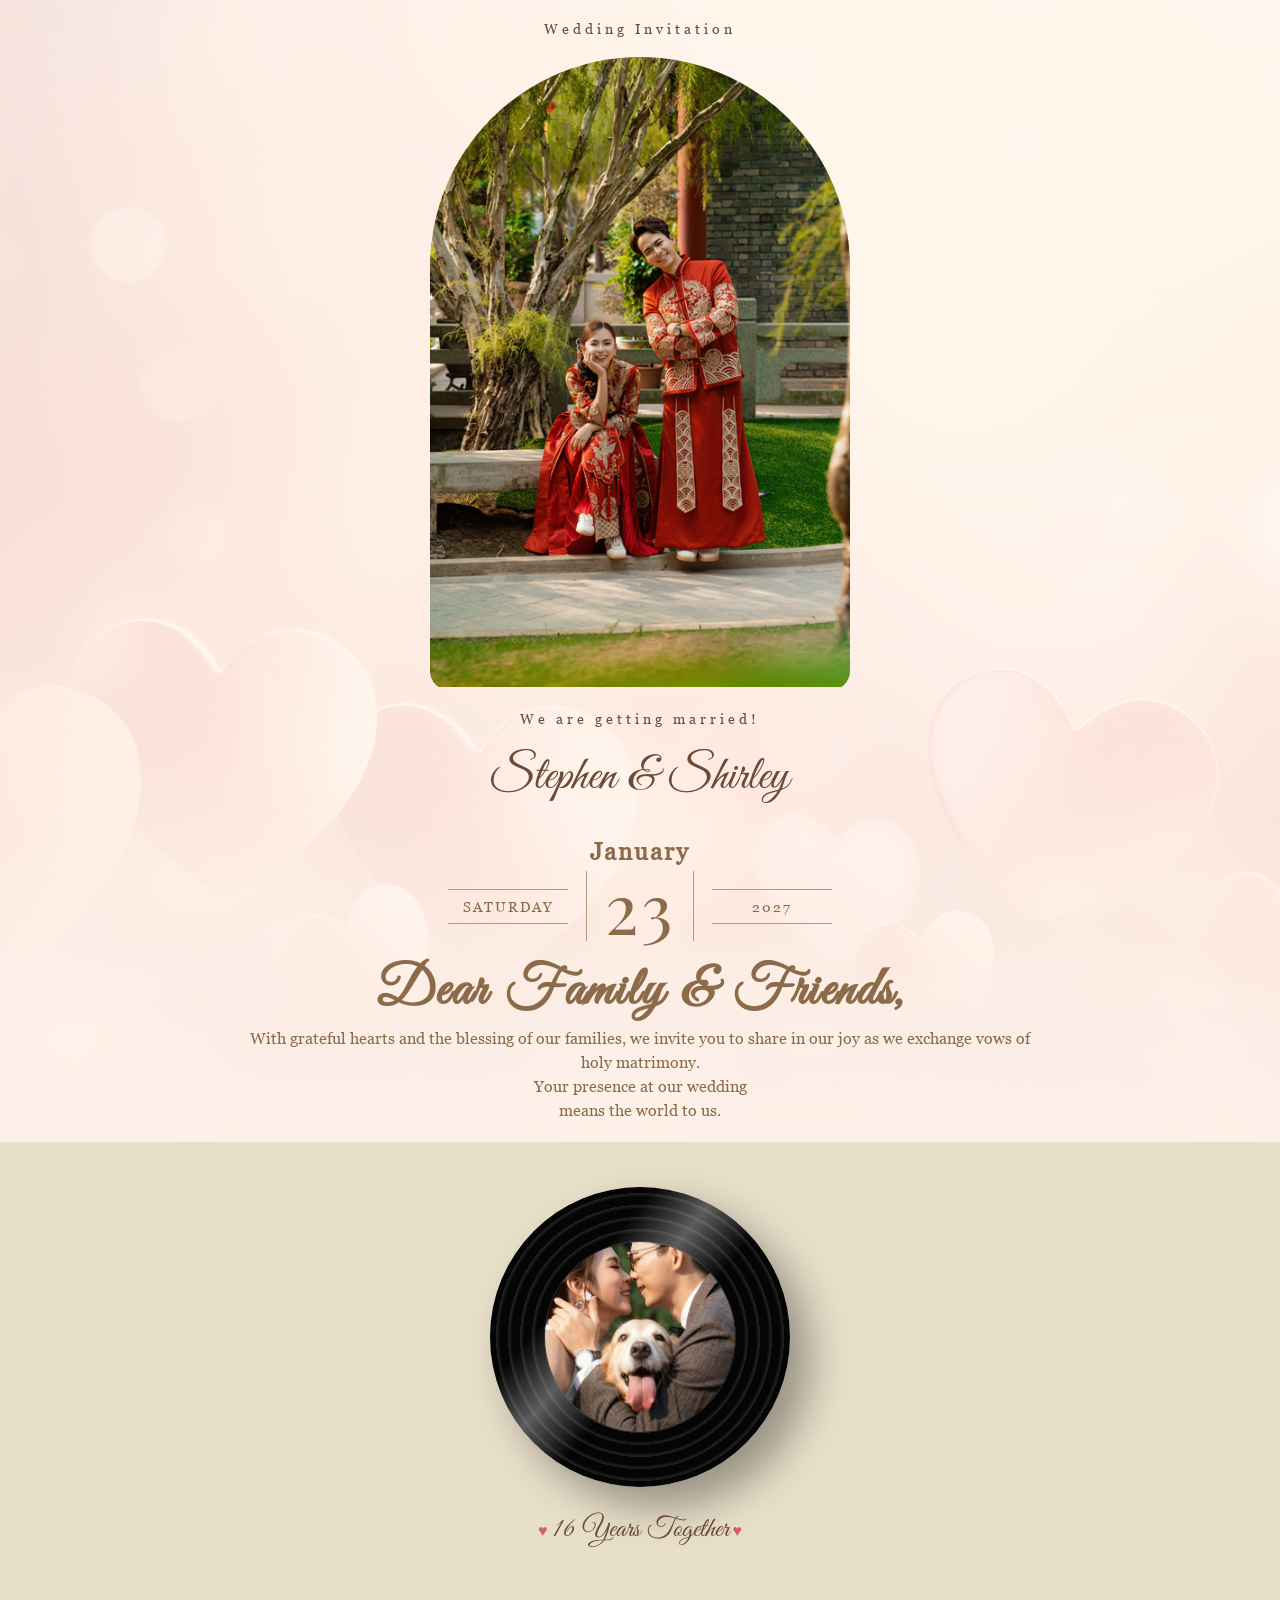
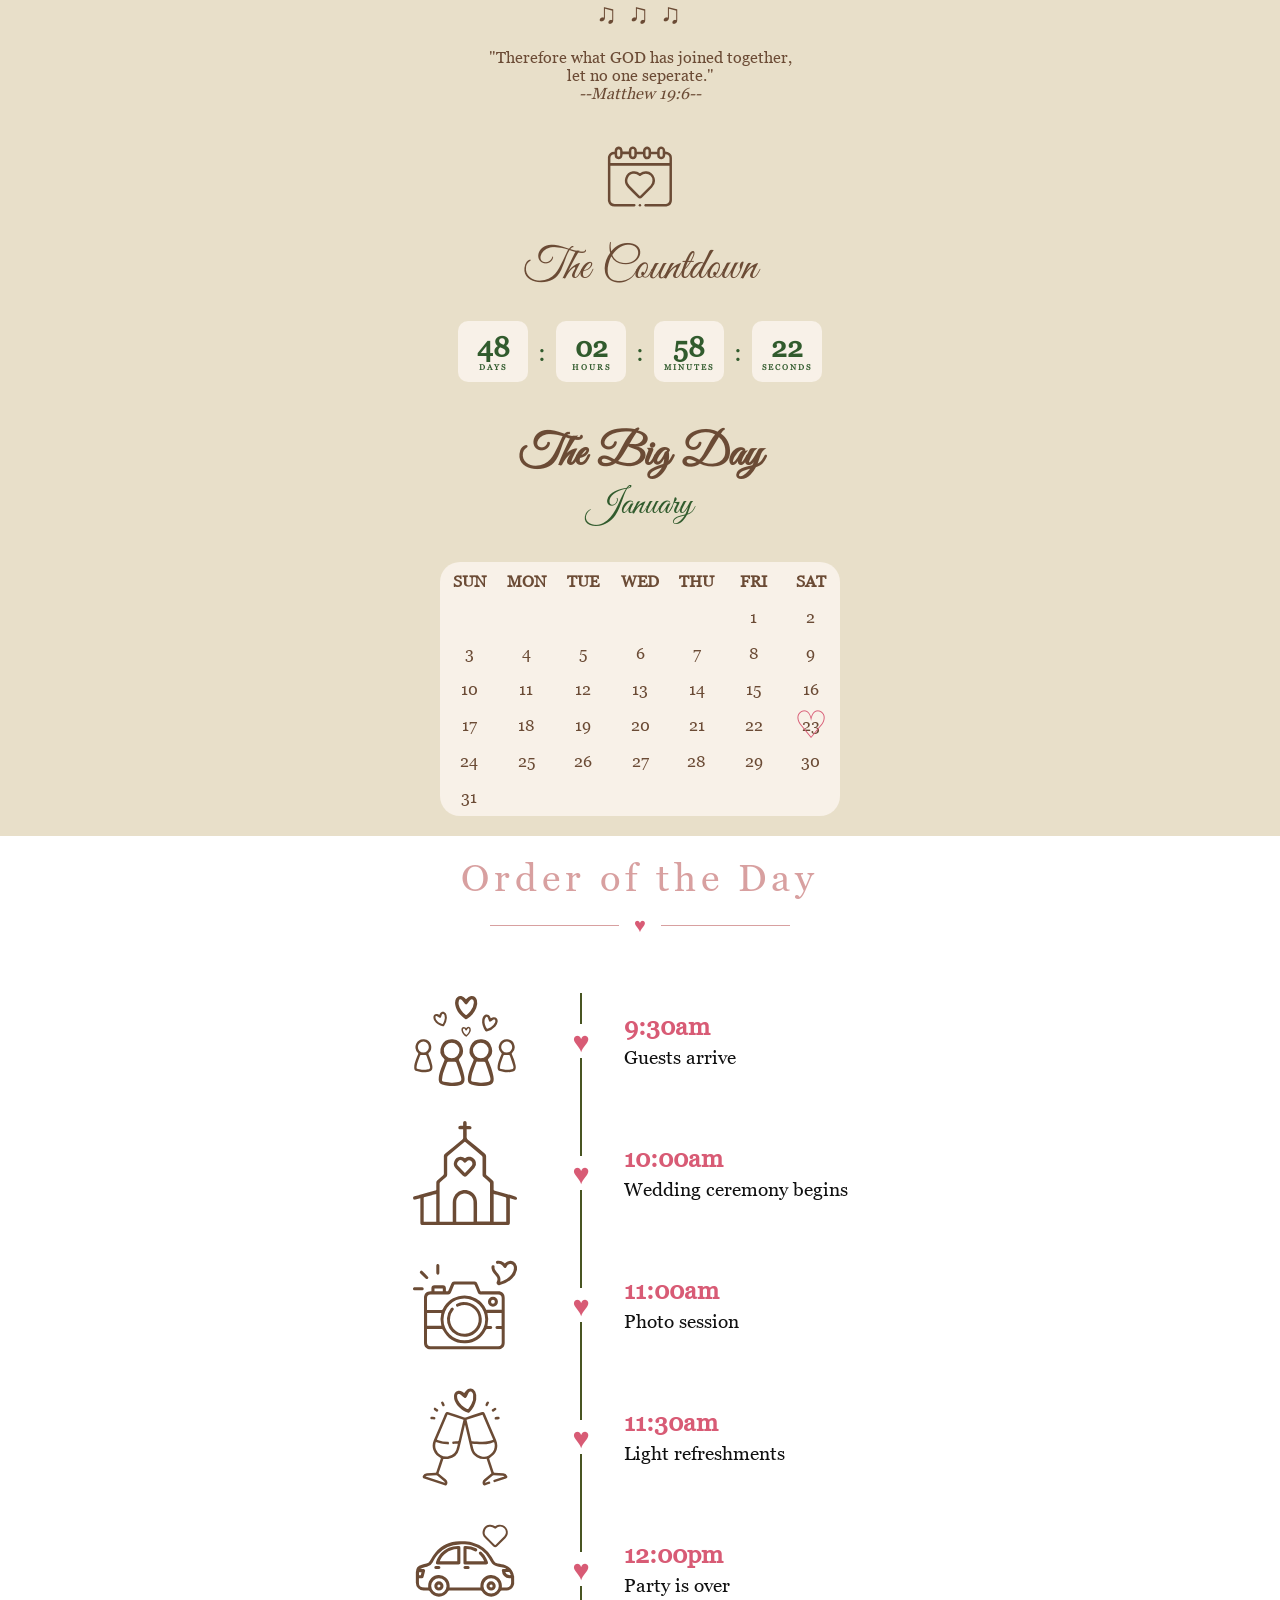
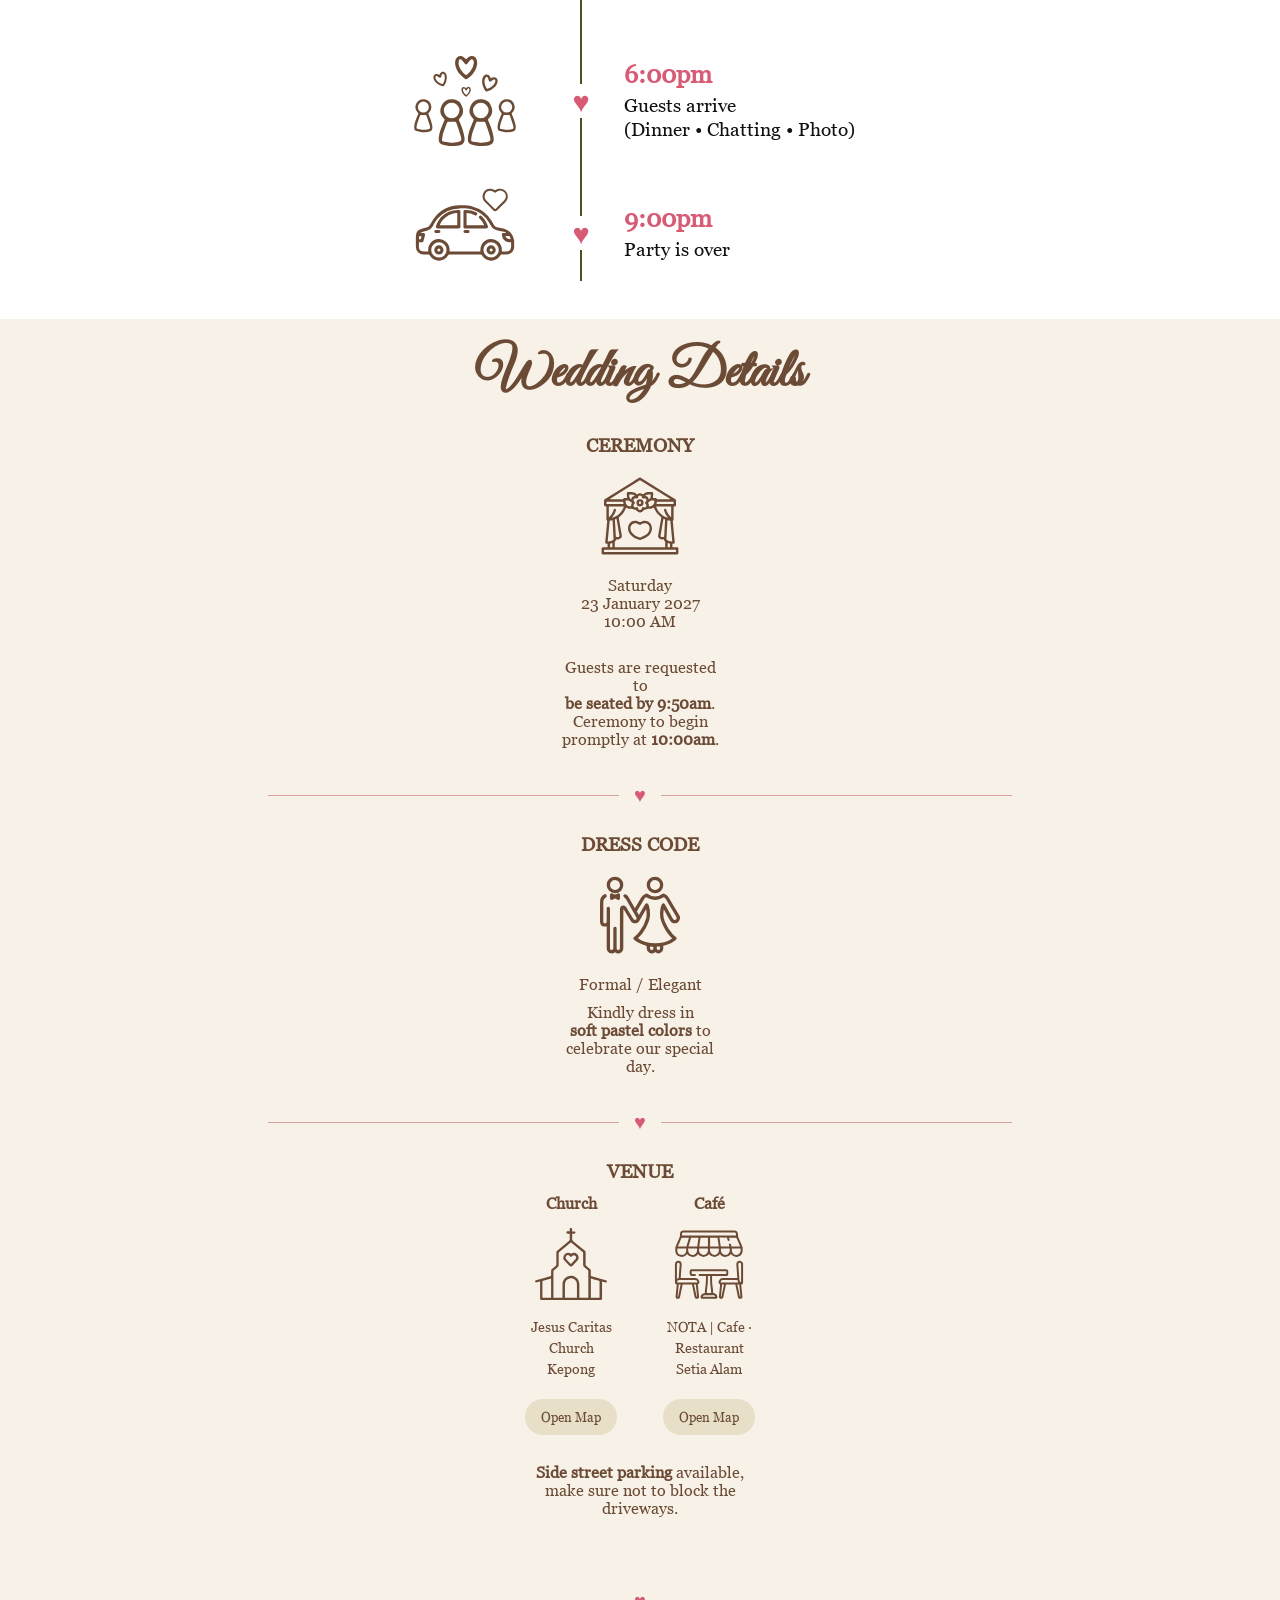
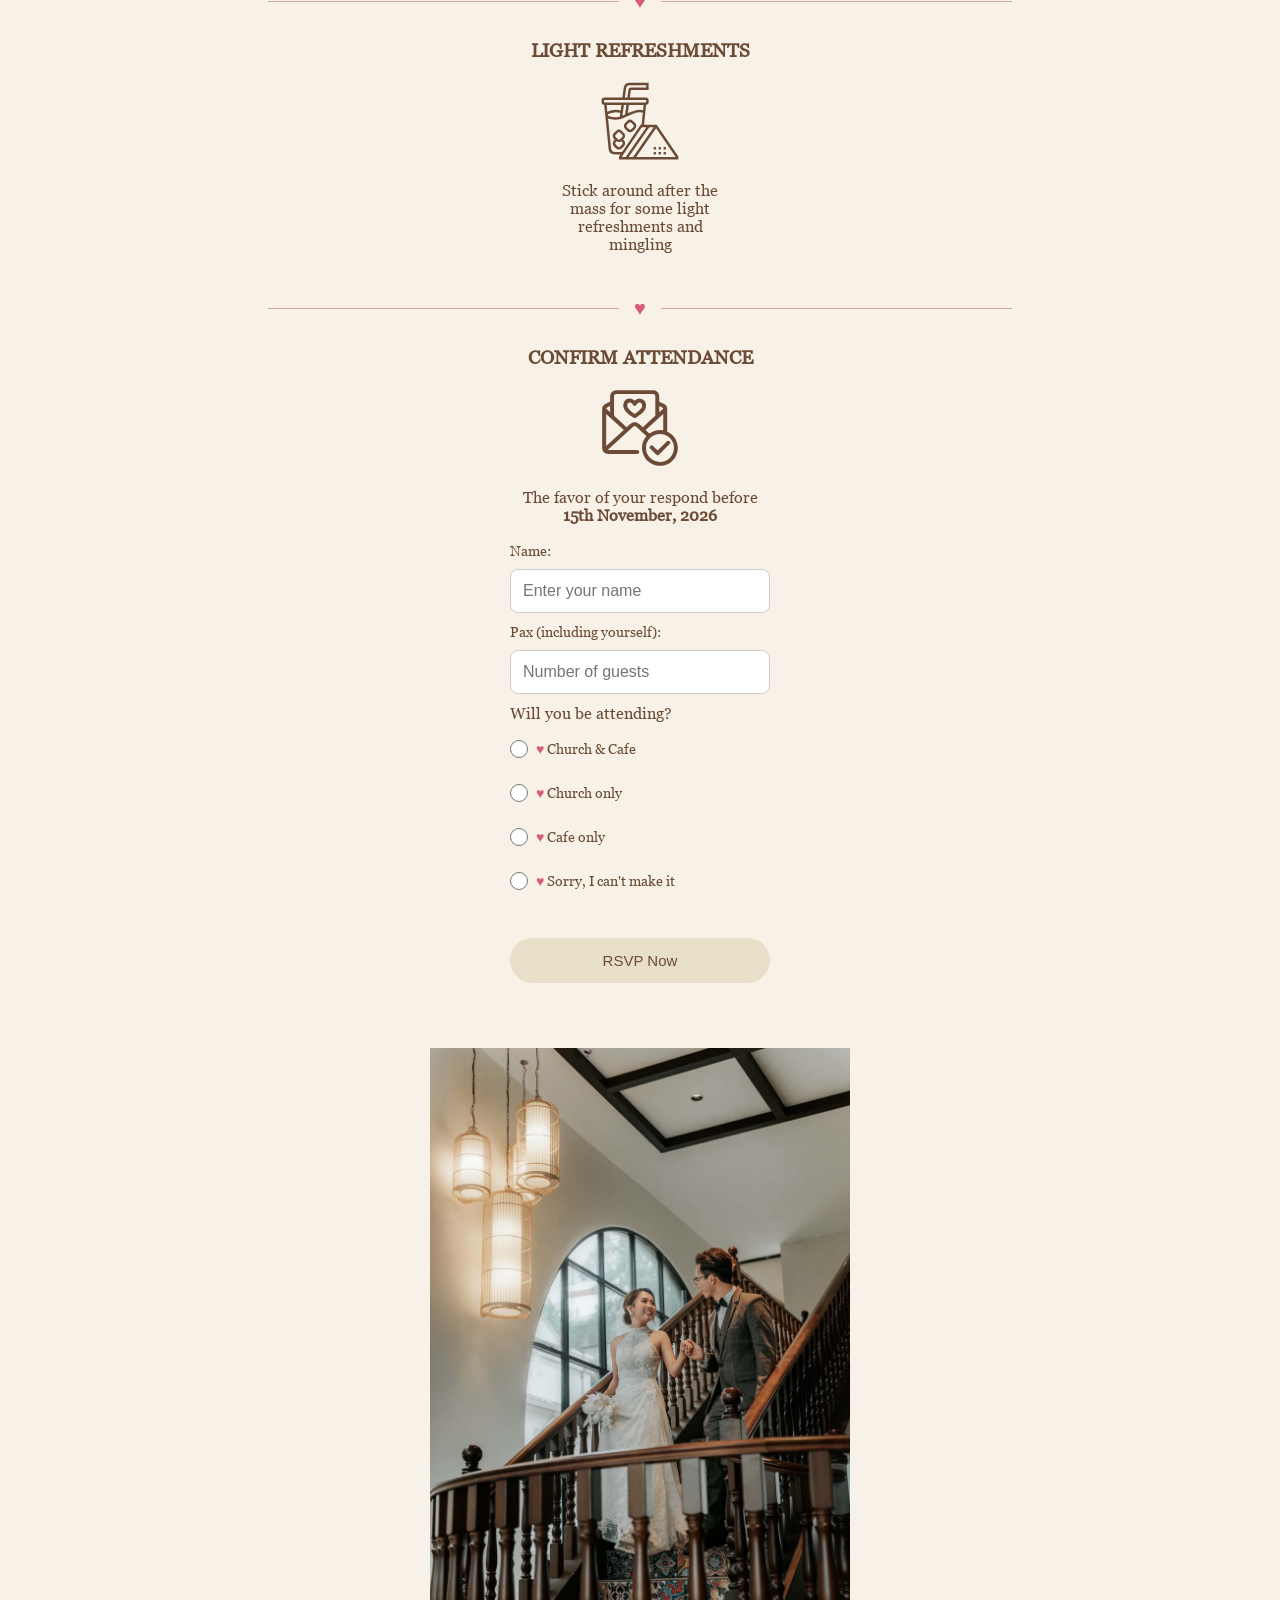
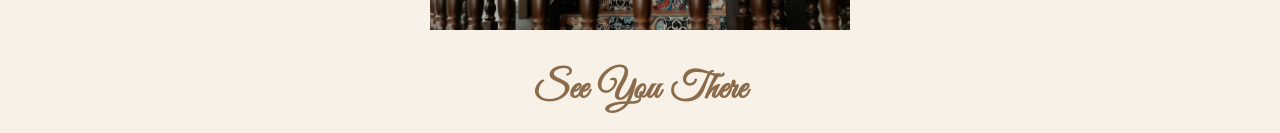
==== wedddinginvitation.html @ 5d125c37 "Add files via upload" ====
﻿<!DOCTYPE html>
<html lang="en">
<head>
    <meta charset="UTF-8">
    <meta name="viewport" content="width=device-width, initial-scale=1.0">

    <title>Wedding Invitation</title>

    <link rel="stylesheet" href="style2.css">

    <link href="https://fonts.googleapis.com/css2?family=Great+Vibes&family=Ma+Shan+Zheng&family=Playfair+Display:wght@400;600&display=swap" rel="stylesheet">

</head>

<body>


    <section class="hero">
        <p class="small">
            Wedding Invitation
        </p>

        <div class="hero-banner">
            <img src="assets/couple-main.jpg" alt="Wedding Couple">
            <div class="monogram">
            </div>
        </div>

        <div class="content reveal">

            <p class="small">
                We are getting married!
            </p>

            <h1>
                Stephen & Shirley
                <br />
            </h1>

            <div class="wedding-date">

                <div class="year">
                    January
                </div>

                <div class="date-row">

                    <div class="date-side">
                        <span>SATURDAY</span>
                    </div>


                    <div class="date-number">
                        23
                    </div>


                    <div class="date-side">
                        <span>2027</span>
                    </div>

                </div>


                <div class="lunar">
                    <br />
                   <h2>Dear Family & Friends,</h2>
                        
                    <span>
                        With grateful hearts and the blessing of our families, we invite you to share in our joy as we exchange vows of holy matrimony. <br />Your presence at our wedding <br />means the world to us.
                    </span>
                </div>

            </div>
</div>

    </section>

    <section class="vinyl-section reveal">

        <p class="vinyl-title">
           
        </p>

        <div class="vinyl" id="vinyl">

            <div class="vinyl-photo">
                <img src="assets/couple3.jpg">
            </div>

        </div>

        <p style="margin: 25px 0;">
            <span style="color: #d85b75;">♥ </span>
            <span style="font-family: 'Great Vibes Local', 'Great Vibes', cursive; font-size: 28px;">⁠16 Years Together</span>
            <span style="color: #d85b75;">♥ </span>
        </p>
        <p class="music-text">
            <span class="music-note">♫</span>
            <span class="music-note">♫</span>
            <span class="music-note">♫</span>
        </p>

        
        <br />
        <p>"Therefore what GOD has joined together,<br /> let no one seperate." </p>
        <p style="font-style:italic">--Matthew 19:6--</p>

        <audio id="music" autoplay loop>

            <source src="assets/music-new.mp3"
                    type="audio/mp3">
        </audio>


    </section>

    <section class="count reveal calendar-section">


        <div class="countdown-calendar-icon" aria-hidden="true">
            <div class="">
                <img style="width: 80%; margin: 0 auto;" src="assets/wedding-icon_calender.svg" alt="Bride and groom wedding icon" />
            </div>
        </div>

        <p class="small-title">
            The Countdown
        </p>


        <div class="big-countdown">


            <div class="countdown-container">
                <span id="days">00</span>
                <p>DAYS</p>
            </div>


            <div class="colon">:</div>


            <div class="countdown-container">
                <span id="hours">00</span>
                <p>HOURS</p>
            </div>


            <div class="colon">:</div>


            <div class="countdown-container">
                <span id="mins">00</span>
                <p>MINUTES</p>
            </div>


            <div class="colon">:</div>


            <div class="countdown-container">
                <span id="secs">00</span>
                <p>SECONDS</p>
            </div>


        </div>

        <h2 class="big-day">
            The Big Day
        </h2>


        <div class="month">
            January
        </div>




        <div class="calendar">


            <div>SUN</div>
            <div>MON</div>
            <div>TUE</div>
            <div>WED</div>
            <div>THU</div>
            <div>FRI</div>
            <div>SAT</div>


            <span></span>
            <span></span>
            <span></span>
            <span></span>
            <span></span>


            <span>1</span>
            <span>2</span>
            <span>3</span>
            <span>4</span>
            <span>5</span>

            <span>6</span>
            <span>7</span>
            <span>8</span>
            <span>9</span>
            <span>10</span>
            <span>11</span>
            <span>12</span>


            <span>13</span>
            <span>14</span>
            <span>15</span>
            <span>16</span>
            <span>17</span>
            <span>18</span>
            <span>19</span>


            <span>20</span>
            <span>21</span>
            <span>22</span>
            <span class="wedding-day hithere">23</span>
            <span>24</span>
            <span>25</span>
            <span>26</span>


            <span>27</span>
            <span>28</span>
            <span>29</span>
            <span>30</span>
            <span>31</span>


        </div>
    </section>

    <section class="timeline-section reveal">
        <h2 class="timeline-title">Order of the Day</h2>
        <div class="love-divider timeline-heading-divider"><span>♥</span></div>

        <div class="timeline">
            <div class="timeline-item">
                <div class="timeline-icon bounce">
                    <img src="assets/wedding-icon_guest.svg" alt="Bride and groom wedding icon" />
                </div>
                <div class="timeline-heart" aria-hidden="true">♥</div>
                <div class="info">
                    <h4>9:30am</h4>
                    <p>Guests arrive</p>
                </div>
            </div>

            <div class="timeline-item"> 
                <div class="timeline-icon bounce2">
                    <img src="assets/wedding-icon_chruch.svg" alt="Bride and groom wedding icon" />
                </div>
                <div class="timeline-heart" aria-hidden="true">♥</div>
                <div class="info">
                    <h4>10:00am</h4>
                    <p>Wedding ceremony begins</p>
                </div>
            </div>

            <div class="timeline-item">
                <div class="timeline-icon bounce">
                    <img src="assets/wedding-icon_photo.svg" alt="Bride and groom wedding icon" />
                </div>
                <div class="timeline-heart" aria-hidden="true">♥</div>
                <div class="info">
                    <h4>11:00am</h4>
                    <p>Photo session</p>
                </div>
            </div>

            <div class="timeline-item">
                <div class="timeline-icon bounce2">
                    <img src="assets/wedding-icon_light refreshment.svg" alt="Bride and groom wedding icon" />
                </div>
                <div class="timeline-heart" aria-hidden="true">♥</div>
                <div class="info">
                    <h4>11:30am</h4>
                    <p>Light refreshments</p>
                </div>
            </div>

            <div class="timeline-item">
                <div class="timeline-icon bounce">
                    <img src="assets/wedding-icon_party over.svg" alt="Bride and groom wedding icon" />
                </div>
                <div class="timeline-heart" aria-hidden="true">♥</div>
                <div class="info">
                    <h4>12:00pm</h4>
                    <p>Party is over</p>
                </div>
            </div>
            <div class="timeline-item">
                <div class="timeline-icon bounce2">
                    <img src="assets/wedding-icon_guest.svg" alt="Bride and groom wedding icon" />
                </div>
                <div class="timeline-heart" aria-hidden="true">♥</div>
                <div class="info">
                    <h4>6:00pm</h4>
                    <p>Guests arrive</p>
                    <p>(Dinner • Chatting • Photo)</p>
                </div>
            </div>
            <div class="timeline-item">
                <div class="timeline-icon bounce">
                    <img src="assets/wedding-icon_party over.svg" alt="Bride and groom wedding icon" />
                </div>
                <div class="timeline-heart" aria-hidden="true">♥</div>
                <div class="info">
                    <h4>9:00pm</h4>
                    <p>Party is over</p>
                </div>
            </div>
        </div>
    </section>

    
    <section class="details reveal">

        <h2>
            Wedding Details
        </h2>


        <div class="card love-icon">

            <h3>
                Ceremony
            </h3>
            <div class="icon">
                <img src="assets/wedding-icon_ceremony.svg" alt="Bride and groom wedding icon" />
            </div>

            <p>
                Saturday<br>
                23 January 2027<br>
                10:00 AM
            </p>
            <br />
            <p style="padding: 10px; border-radius: 10px; width: 70%; margin: 0 auto;">Guests are requested to <strong class="pulse-text-size">be seated by 9:50am</strong>. Ceremony to begin promptly at <strong>10:00am</strong>.</p>

        </div>

        <div class="love-divider">
            <span>♥</span>
        </div>

        <div class="card love-icon">
            <h3>
                Dress Code
            </h3>
            <div class="icon">
                <img src="assets/wedding-icon_dress code.svg" alt="Bride and groom wedding icon" />
            </div>
            <p>
                Formal / Elegant
            </p>

            <p style="padding: 10px; border-radius: 10px;width: 70%;margin: 0 auto;">
                Kindly dress in <strong class="pulse-text-size">soft pastel colors</strong>
                to celebrate our special day.
            </p>
        </div>
        <div class="love-divider">
            <span>♥</span>
        </div>


        <div class="card love-icon">

            <h3>Venue</h3>

            <div class="venue-columns">

                <!-- Church -->
                <div class="venue-item">
                    <h4>Church</h4>

                    <div class="icon">
                        <img src="assets/wedding-icon_chruch.svg"
                             alt="Church icon">
                    </div>

                    <p>
                        Jesus Caritas Church<br>
                        Kepong
                    </p>

                    <a href="https://maps.app.goo.gl/SShtHz4mryDE18GN8"
                       target="_blank"
                       rel="noopener noreferrer">
                        Open Map
                    </a>
                </div>

                <!-- Cafe -->
                <div class="venue-item">
                    <h4>Café</h4>

                    <div class="icon">
                        <img src="assets/wedding-icon_cafe.svg"
                             alt="Cafe icon">
                    </div>

                    <p>
                        NOTA | Cafe · Restaurant<br>
                        Setia Alam
                    </p>

                    <a href="https://maps.app.goo.gl/iGzDzQcfBq95xZEG7"
                       target="_blank"
                       rel="noopener noreferrer">
                        Open Map
                    </a>
                </div>

            </div>

            <p class="parking-note">
                <strong class="pulse-text-size">Side street parking</strong>
                available, make sure not to block the driveways.
            </p>

        </div>


        <div class="love-divider" style="margin-top: 25px;">
            <span>♥</span>
        </div>
        <div class="card love-icon">
            <h3>
                Light Refreshments
            </h3>
            <div class="icon">
                <img src="assets/wedding-icon_light refreshment2.svg" alt="Bride and groom wedding icon" />
            </div>

            <p style=" width: 70%; margin: 0 auto;">
                Stick around after the mass for some light refreshments and mingling
            </p>
            <br />
        </div>

        <div class="love-divider">
            <span>♥</span>
        </div>

        <div class="card love-icon">
            <h3>
                Confirm Attendance
            </h3>

            <div class="icon hithere">
                <img src="assets/wedding-icon_RSVP.svg" alt="Bride and groom wedding icon" />
            </div>
            <p>
                The favor of your respond before<br /> <strong class="pulse-text-size">15th November, 2026</strong>
            </p>
            <br />

            <div class="rsvp-form">

                <label for="guestName">Name:</label>
                <input type="text"
                       id="guestName"
                       placeholder="Enter your name">

                <label for="guestPax">Pax (including yourself):</label>
                <input type="number"
                       id="guestPax"
                       placeholder="Number of guests"

                <label>Will you be attending?</label>

                <label class="rsvp-option">
                    <input type="radio" name="attendance" value="both" required>
                    <span><span style="color:#d85b75">♥</span> Church &amp; Cafe</span>
                </label>

                <label class="rsvp-option">
                    <input type="radio" name="attendance" value="church">
                    <span><span style="color:#d85b75">♥</span> Church only</span>
                </label>

                <label class="rsvp-option">
                    <input type="radio" name="attendance" value="cafe">
                    <span><span style="color:#d85b75">♥</span> Cafe only</span>
                </label>

                <label class="rsvp-option">
                    <input type="radio" name="attendance" value="none">
                    <span><span style="color:#d85b75">♥</span> Sorry, I can't make it</span>
                </label>

                <button type="button" class="whatsapp" onclick="sendRSVP()">
                    RSVP Now
                </button>

            </div>

        </div>


    </section>



    <section class="couple reveal couple-intro">

        <div class="couple-photo2">
            <img src="assets/couple-main2.jpg">
        </div>
               <br />
        <br />
        <h2 style="font-size: 38px;">
            See You There
        </h2>

    </section>


    <script src="script2.js"></script>


    

</body>
</html>
---- style2.css ----
/* Local fonts bundled with this website */
@font-face {
    font-family: "Great Vibes Local";
    src: url("./font/GreatVibes-Regular.otf") format("opentype");
    font-weight: 400;
    font-style: normal;
    font-display: swap;
}

@font-face {
    font-family: "Georgia Local";
    src: url("./font/georgia.ttf") format("truetype");
    font-weight: 400;
    font-style: normal;
    font-display: swap;
}

* {
    margin: 0;
    padding: 0;
    box-sizing: border-box;
}


body {
    font-family: 'Georgia Local';
    background: #f8f1e8;
    color: #6b4b35;
    overflow-x: hidden;
}


section {
    /*min-height: 100vh;*/
    display: flex;
    justify-content: center;
    align-items: center;
    text-align: center;
    padding: 20px;
    flex-direction: column;
}


/* HERO */


.hero {
    background: linear-gradient( rgba(255,245,235,.8), rgba(255,245,235,.9) ), url("assets/bg.jpg");
    background-size: cover;
    background-position: center;
    position: relative;
}


.small {
    letter-spacing: 4px;
    font-size: 14px;
}


h1 {
    font-family: 'Great Vibes Local', 'Great Vibes', cursive;
    font-size: 48px;
    font-weight: 400;
    margin: 20px 0;
}



h2 {
    font-family: 'Great Vibes Local', 'Great Vibes', cursive;
    font-size: 55px;
}



/* Luxury Date Style */


.wedding-date {
    margin-top: 30px;
    color: #8b6b4a;
    letter-spacing: 2px;
}



.year {
    font-size: 24px;
    margin-bottom: 5px;
    font-weight: 800;
}



.date-row {
    display: flex;
    align-items: center;
    justify-content: center;
    gap: 18px;
}



.date-number {
    font-family: 'Playfair Display',serif;
    font-size: 70px;
    line-height: 1;
    padding: 0 18px;
    border-left: 1px solid #b69b78;
    border-right: 1px solid #b69b78;
}



.date-side {
    width: 120px;
    border-top: 1px solid #b69b78;
    border-bottom: 1px solid #b69b78;
    padding: 8px 0;
    text-transform: uppercase;
}



    .date-side span {
        display: block;
        font-size: 14px;
    }



    .date-side small {
        font-size: 12px;
        letter-spacing: 3px;
    }



.lunar {
    font-size: 13px;
    width: 90%;
    margin: 0 auto;
}

    .lunar > span {
        font-size: 16px;
        letter-spacing: 0;
        line-height: 1.5;
    }





@media(max-width:600px) {


    .date-number {
        font-size: 55px;
    }


    .date-side {
        width: 90px;
    }


        .date-side span {
            font-size: 14px;
        }
}


button,
.whatsapp,
.card a {
    margin-top: 30px;
    padding: 14px 35px;
    border-radius: 40px;
    border: none;
    background: #e8dfc9;
    color: #6b4b35;
    text-decoration: none;
    font-size: 15px;
}




/* IMAGE */


.couple img {
    height: 100%;
    object-fit: cover;
}





/* COUNTDOWN */


.timer {
    display: flex;
    gap: 20px;
}


    .timer div {
        background: white;
        padding: 20px;
        width: 100px;
        border-radius: 20px;
        box-shadow: 0 10px 30px rgba(0,0,0,.08);
    }


    .timer span {
        display: block;
        font-size: 35px;
    }





/* CARD */


.card {
    padding: 10px;
    margin: 15px;
    width: 280px;
    border-radius: 25px;
}

    .card h3 {
        text-transform: uppercase;
    }

.love-divider {
    display: flex;
    align-items: center;
    gap: 15px;
    width: 60%;
}

    .love-divider::before,
    .love-divider::after {
        content: "";
        flex: 1;
        height: 1px;
        background: #d8a0a0;
    }

    .love-divider span {
        color: #d85b75;
        font-size: 20px;
    }


/* ANIMATION */


.reveal {
    opacity: 0;
    transform: translateY(60px);
    transition: 1.2s;
}


    .reveal.active {
        opacity: 1;
        transform: translateY(0);
    }



/* CALENDAR COUNTDOWN */


.calendar-section {
    background: #e8dfc9;
}


.small-title {
    font-family: 'Great Vibes Local', 'Great Vibes', cursive;
    font-size: 45px;
    color: #6b4b35;
}


.big-countdown {
    display: flex;
    align-items: center;
    gap: 10px;
    margin: 25px 0;
    color: #315b2d;
}



    .big-countdown span {
        font-size: 28px;
        font-weight: 600;
    }



    .big-countdown p {
        font-size: 8px;
        letter-spacing: 2px;
        font-weight: bold;
    }


.countdown-container {
    background: #f8f1e8;
    padding: 10px;
    border-radius: 10px;
    width: 70px;
}


.colon {
    font-size: 25px;
}



.big-day {
    font-size: 45px;
    color: #6b4b35;
    margin: 20px 0 0;
}



.month {
    font-family: 'Great Vibes Local', 'Great Vibes', cursive;
    font-size: 35px;
    color: #315b2d;
    margin-bottom: 35px;
}




.calendar {
    width: 400px;
    height: auto;
    display: grid;
    grid-template-columns: repeat(7,1fr);
    gap: 18px;
    font-size: 16px;
    background: #f8f1e8;
    padding: 10px;
    border-radius: 20px;
}



    .calendar div {
        font-weight: bold;
    }



    .calendar span {
        position: relative;
    }



.wedding-day::before {
    content: "♡";
    position: absolute;
    font-size: 38px;
    color: #d85b75;
    top: 50%;
    left: 50%;
    transform: translate(-50%,-50%);
}



@media(max-width:600px) {


    .big-countdown span {
        font-size: 28px;
    }


    .calendar {
        width: 100%;
        gap: 14px;
        background: #f8f1e8;
        padding: 10px;
        border-radius: 20px;
    }
}




/* HERO PHOTO BANNER */


.hero-banner {
    width: 100%;
    max-width: 420px;
    margin: 20px auto;
    position: relative;
    border-radius: 220px 220px 20px 20px;
    overflow: hidden;
    animation: bannerIn 1.8s ease;
}



    .hero-banner img {
        width: 100%;
        height: 100%;
        object-fit: cover;
        object-position: center;
    }



/* Initial Logo */


.monogram {
    position: absolute;
    top: 35px;
    left: 50%;
    transform: translateX(-50%);
    font-family: 'Great Vibes Local', 'Great Vibes', cursive;
    font-size: 38px;
    color: white;
    opacity: .85;
    text-shadow: 0 5px 20px rgba(0,0,0,.25);
}




@keyframes bannerIn {


    from {
        opacity: 0;
        transform: translateY(60px) scale(.95);
    }


    to {
        opacity: 1;
        transform: translateY(0) scale(1);
    }
}


/* INTRO SECTION */

.couple-intro {
    color: #8b6b4a;
    /*padding: 90px 20px;*/
}


/* Signature name */


.signature {
    font-family: 'Great Vibes', cursive;
    font-size: 72px;
    color: #b5a06f;
    font-weight: 400;
    margin-bottom: 10px;
}



.chinese-name {
    font-size: 22px;
    letter-spacing: 8px;
    font-weight: 600;
    margin-bottom: 45px;
    font-family: 'Ma Shan Zheng';
}



/* ring image */

.ring-icon {
    width: 100px;
}


    .ring-icon img {
        width: 55px;
        opacity: .7;
    }




/* Text */

.invite-text {
    max-width: 450px;
    margin: 40px auto;
    font-size: 14px;
    line-height: 2;
}


    .invite-text .eng {
        font-family: 'Playfair Display';
        font-style: italic;
    }


.cn {
    letter-spacing: 3px;
}



.line {
    width: 80px;
    height: 1px;
    background: #b5a06f;
    margin: 25px auto;
}



/* bottom photo */

.couple-photo {
    margin-top: 50px;
    width: 260px;
    height: 360px;
    border-radius: 150px 150px 20px 20px;
    overflow: hidden;
    box-shadow: 0 20px 40px rgba(0,0,0,.15);
}

.couple-photo2 {
}



    .couple-photo img,
    .couple-photo2 img {
        width: 100%;
        height: 100%;
        object-fit: cover;
    }





@media(max-width:600px) {


    .signature {
        font-size: 55px;
    }


    .chinese-name {
        font-size: 28px;
        letter-spacing: 5px;
        font-weight: 200;
    }


    .couple-photo {
        width: 220px;
        height: 320px;
    }
}




/* VINYL PLAYER */


.vinyl-section {
    background: #e8dfc9;
}



.vinyl {
    width: 300px;
    height: 300px;
    border-radius: 50%;
    position: relative;
    display: flex;
    justify-content: center;
    align-items: center;
    background: repeating-radial-gradient( circle, #050505 0px, #050505 8px, #181818 10px, #222 12px );
    overflow: hidden;
    box-shadow: 20px 20px 40px rgba(0,0,0,.35);
    animation: spin 8s linear infinite;
}

    /* shine */

    .vinyl::before {
        content: "";
        position: absolute;
        width: 100%;
        height: 100%;
        border-radius: 50%;
        background: linear-gradient( 130deg, transparent 30%, rgba(255,255,255,.35), transparent 55% );
        z-index: 2;
    }


/* Your photo */

.vinyl-photo {
    width: 190px;
    height: 190px;
    border-radius: 50%;
    overflow: hidden;
    position: absolute;
    z-index: 5;
}

    .vinyl-photo img {
        width: 100%;
        height: 100%;
        object-fit: cover;
    }



/* small center hole 

    .vinyl-photo::after {
        content: "";
        width: 15px;
        height: 15px;
        background: black;
        position: absolute;
        top: 50%;
        left: 50%;
        transform: translate(-50%,-50%);
        border-radius: 50%;
    }
        */

/* spinning */


@keyframes spin {


    from {
        transform: rotate(0deg);
    }


    to {
        transform: rotate(360deg);
    }
}



.music-text {
    margin-top: 25px;
    letter-spacing: 3px;
    font-size: 14px;
}


.music-text {
    display: flex;
    justify-content: center;
    align-items: center;
    gap: 8px;
    font-size: 28px;
}

.music-note {
    display: inline-block;
    animation: musicBounce 0.8s ease-in-out infinite alternate;
}

    .music-note:nth-child(1) {
        animation-delay: 0s;
    }

    .music-note:nth-child(2) {
        animation-delay: 0.2s;
    }

    .music-note:nth-child(3) {
        animation-delay: 0.4s;
    }

@keyframes musicBounce {
    from {
        transform: translateY(6px);
    }

    to {
        transform: translateY(-6px);
    }
}


.vinyl-title {
    margin-bottom: 25px;
    letter-spacing: 3px;
    font-size: 14px;
}




@media(max-width:600px) {

    .vinyl {
        width: 230px;
        height: 230px;
    }


    .vinyl-photo img {
        width: 210px;
        height: 210px;
    }
}




/* MOBILE */


@media(max-width:600px) {


    h1 {
        font-size: 48px;
    }


    h2 {
        font-size: 35px;
        font-weight: 200;
    }


    .timer {
        flex-direction: row;
        gap: 8px;
    }

        .timer div {
            width: 75px;
            padding: 15px 5px;
        }


        .timer span {
            font-size: 28px;
        }
}



/* TIMELINE */


/* Order of the Day */
.timeline-section {
    background: #ffffff;
    /* padding: 70px 24px;*/
    color: #111111;
}

.timeline-title {
    font-family: 'Great Vibes Local', 'Great Vibes', cursive;
    font-family: inherit;
    font-size: 38px;
    letter-spacing: 5px;
    text-align: center;
    color: #d8a0a0;
    margin: 0 0 14px;
    font-weight: 500;
    padding-bottom: 0;
}

.timeline-heading-divider {
    max-width: 300px;
    margin: 0 auto 38px;
}

.timeline {
    position: relative;
    width: min(100%, 500px);
    margin: 0 auto;
    padding: 0;
}

    .timeline::before {
        content: "";
        position: absolute;
        top: 18px;
        bottom: 18px;
        left: 190px;
        width: 1.5px;
        background: #485522;
    }

.timeline-item {
    display: grid;
    grid-template-columns: 150px 80px minmax(0, 1fr);
    align-items: center;
    position: relative;
    min-height: 132px;
    margin: 0;
    column-gap: 0;
}

.timeline-icon {
    width: 132px;
    height: 104px;
    display: flex;
    align-items: center;
    justify-content: center;
    color: #485522;
    justify-self: center;
}

    .timeline-icon svg {
        width: 100%;
        height: 100%;
        overflow: visible;
    }

.timeline-heart {
    z-index: 1;
    display: flex;
    align-items: center;
    justify-content: center;
    justify-self: center;
    width: 34px;
    height: 34px;
    background: #ffffff;
    color: #d85b75;
    font-size: 29px;
    line-height: 1;
    margin-left: 2px;
}

.timeline .info {
    width: auto;
    min-width: 0;
    padding: 8px 0 8px 4px;
    font-size: 18px;
    text-align: left;
}

    .timeline .info h4 {
        color: #d85b75;
        font-size: 25px;
        letter-spacing: 0;
        font-weight: 700;
        line-height: 1.15;
        margin: 0 0 4px;
    }

    .timeline .info p {
        color: #111111;
        font-size: 19px;
        line-height: 1.3;
        margin: 0;
    }

/* love icon */


.love-icon {
    max-width: 400px;
}



    .love-icon h2 {
        font-size: 50px;
    }


.icon {
    display: flex;
    justify-content: center;
    align-items: center;
    width: 100%;
    margin: 20px auto;
    text-align: center;
}

    .icon img {
        display: block;
        width: 80px;
        height: auto;
        max-width: 100%;
        margin: 0 auto;
    }





@media(max-width:600px) {


    .timeline {
        width: 100%;
    }

        .timeline::before {
            left: 47%;
        }


    .icon {
        width: 55px;
        height: 55px;
        font-size: 25px;
    }
}



@media (max-width: 600px) {
    .timeline-section {
        padding: 48px 16px;
    }

    .timeline-title {
        font-size: 45px;
        letter-spacing: 3px;
        font-family: 'Great Vibes Local', 'Great Vibes', cursive;
    }

    .timeline-heading-divider {
        max-width: 210px;
        margin-bottom: 28px;
    }

    .timeline {
        width: 70%;
    }

        .timeline::before {
            left: 82px;
        }

    .timeline-item {
        grid-template-columns: 62px 40px minmax(0, 1fr);
        min-height: 112px;
    }

    .timeline-icon {
        width: 66px;
        height: 72px;
    }

    .timeline-heart {
        width: 28px;
        height: 28px;
        font-size: 23px;
    }

    .timeline .info {
        padding-left: 4px;
    }

        .timeline .info h4 {
            font-size: 18px;
        }

        .timeline .info p {
            font-size: 14px;
            line-height: 1.35;
        }
}


/* Countdown decorations matching the supplied reference */
.countdown-calendar-icon {
    width: 86px;
    height: 86px;
    margin: 0 auto 12px;
    color: #3f403c;
}

    .countdown-calendar-icon svg {
        display: block;
        width: 100%;
        height: 100%;
        color: #b69b78;
    }

.countdown-botanical-divider {
    width: min(320px, 78%);
    margin: 22px auto 28px;
    color: #77766f;
}

    .countdown-botanical-divider svg {
        display: block;
        width: 100%;
        height: auto;
    }



/* FINAL MOBILE OVERFLOW PATCH */
html {
    overflow-x: clip !important;
    width: 100%;
    max-width: 100%;
}

body {
    overflow-x: clip !important;
    width: 100%;
    max-width: 100%;
    min-width: 0;
    /* Keep body in normal document flow so the browser owns page scrolling. */
    position: static;
}

*,
*::before,
*::after {
    box-sizing: border-box;
}

@media screen and (max-width: 768px) {
    body > *,
    section,
    .hero,
    .hero-banner,
    .content,
    .count,
    .calendar-section,
    .timeline-section,
    .timeline,
    .couple-intro,
    .vinyl-section,
    .rsvp {
        max-width: 100% !important;
    }

    section {
        padding-left: 0px !important;
        padding-right: 0px !important;
    }

    .hero-banner {
        width: calc(100% - 16px) !important;
        max-width: 420px !important;
    }

    .calendar {
        width: 100% !important;
        max-width: 350px !important;
        grid-template-columns: repeat(7, minmax(0, 1fr)) !important;
        gap: 4px !important;
    }

    .timer {
        width: 100% !important;
        max-width: 100% !important;
        gap: 5px !important;
    }

        .timer > div {
            min-width: 0 !important;
            flex: 1 1 0 !important;
            width: auto !important;
        }

    .timeline {
        width: 100% !important;
        max-width: 60% !important;
    }

    .timeline-item {
        min-width: 0 !important;
        grid-template-columns: minmax(48px, 62px) 32px minmax(0, 1fr) !important;
    }

    .timeline-icon {
        width: 100% !important;
        max-width: 100px !important;
    }

    .timeline .info,
    .timeline .info p,
    .timeline .info h4 {
        min-width: 0 !important;
        overflow-wrap: anywhere;
    }

    .vinyl {
        width: min(230px, 72vw) !important;
        height: min(230px, 72vw) !important;
    }

    .vinyl-photo {
        width: 80% !important;
        height: 80% !important;
    }

    .invite-text,
    .love-icon,
    .couple-photo {
        width: 100% !important;
        max-width: 100% !important;
    }

    .couple-photo {
        max-width: 220px !important;
    }

    .chinese-name {
        max-width: 100% !important;
        overflow-wrap: anywhere;
    }
}


/* iOS Safari: keep touch scrolling native and vertical */
html {
    -webkit-text-size-adjust: 100%;
    overscroll-behavior-y: auto;
}

body {
    -webkit-overflow-scrolling: touch;
    /* Leave touch-action at the browser default for native Safari scrolling. */
}


/* Scroll performance: avoid promoting a large animated vinyl while it is off-screen */
.vinyl {
    will-change: transform;
}


/* DESKTOP CONSISTENCY FIX
   Keep the existing mobile styling, while giving desktop icons and typography
   consistent dimensions and preventing naturally-sized SVGs from appearing huge. */

/* All timeline artwork uses the same sized wrapper and image. */
.timeline-icon img {
    display: block;
    width: 100%;
    height: 100%;
    max-width: 100%;
    object-fit: contain;
}

/* The calendar SVG is an IMG, not an inline SVG. */
.countdown-calendar-icon img {
    display: block;
    width: 100%;
    height: 100%;
    object-fit: contain;
}

/* Keep the final couple photo within a controlled desktop width. */
.couple-photo2 {
    width: min(420px, 100%);
    margin: 0 auto;
}

    .couple-photo2 img {
        display: block;
        width: 100%;
        height: auto;
        object-fit: cover;
    }

/* Desktop/tablet: normalize icon sizes and text scale without changing the layout. */
@media screen and (max-width: 769px) {
    body {
        font-size: 16px;
    }

    .hero > .small,
    .content .small {
        font-size: 14px;
    }

    .hero-banner {
        max-width: 420px;
    }

    .countdown-calendar-icon {
        width: 86px;
        height: 86px;
    }

    .calendar {
        width: min(520px, 100%);
        gap: 14px;
        font-size: 18px;
        padding: 18px;
    }

    .wedding-day::before {
        font-family: Arial, sans-serif;
        font-size: 46px;
        line-height: 1;
    }

    .timeline {
        width: min(760px, 100%);
    }

    .timeline-heart {
        margin-left: 8px;
    }

    .timeline-item {
        grid-template-columns: 150px 80px minmax(0, 1fr);
        min-height: 132px;
    }

    .timeline-icon {
        width: 100px;
        height: 100px;
    }

    .timeline-heart {
        width: 34px;
        height: 34px;
        font-size: 26px;
    }

    .timeline .info h4 {
        font-size: 23px;
    }

    .timeline .info p {
        font-size: 17px;
    }

    .icon {
        width: 100%;
        min-height: 80px;
        margin: 20px auto;
    }

        .icon img {
            width: 80px;
            height: 80px;
            object-fit: contain;
        }

    .card {
        width: min(340px, calc(100% - 30px));
    }

    .love-icon h2 {
        font-size: 50px;
    }

    .vinyl {
        width: 280px;
        height: 280px;
    }

    .vinyl-photo {
        width: 63.333%;
        height: 63.333%;
    }

    .signature {
        font-size: 72px;
    }
}



/*---------------whatsapp---------------*/
.rsvp-form {
    display: flex;
    flex-direction: column;
    gap: 10px;
    max-width: 320px;
    margin: 0 auto;
}

    .rsvp-form input {
        box-sizing: border-box;
        width: 100%;
        padding: 12px;
        font-size: 16px;
        border: 1px solid #ccc;
        border-radius: 8px;
    }

    .rsvp-form label {
        font-size: 14px;
        display: flex;
    }




/* RSVP attendance choices */
.rsvp-option {
    display: flex;
    flex-direction: row;
    align-items: center;
    justify-content: flex-start;
    gap: 8px;
    width: 100%;
    max-width: 100%;
    box-sizing: border-box;
    padding: 8px 0;
    margin: 0;
    border: none;
    background: transparent;
    text-align: left;
    white-space: normal;
}

    /* Radio button */
    .rsvp-option input[type="radio"] {
        flex: 0 0 18px;
        width: 18px;
        height: 18px;
        margin: 0;
    }

    /* Keep the emoji and text together */
    .rsvp-option span {
        display: inline;
        min-width: 0;
        overflow-wrap: break-word;
    }

/* Form layout */
.rsvp-form {
    display: flex;
    flex-direction: column;
    align-items: stretch;
    width: 100%;
    max-width: 320px;
    margin: 0 auto;
    text-align: left;
}




.hithere {
    animation: hithere 1.5s ease infinite;
}

@keyframes hithere {
    30% {
        transform: scale(1.2);
    }

    40%, 60% {
        transform: rotate(-20deg) scale(1.2);
    }

    50% {
        transform: rotate(20deg) scale(1.2);
    }

    70% {
        transform: rotate(0deg) scale(1.2);
    }

    100% {
        transform: scale(1);
    }
}

.bounce {
    animation: bounce 2s ease infinite;
}

@keyframes bounce {
    70% {
        transform: translateY(0%);
    }

    80% {
        transform: translateY(-15%);
    }

    90% {
        transform: translateY(0%);
    }

    95% {
        transform: translateY(-7%);
    }

    97% {
        transform: translateY(0%);
    }

    99% {
        transform: translateY(-3%);
    }

    100% {
        transform: translateY(0);
    }
}

.bounce2 {
    animation: bounce2 1.5s ease infinite;
}

@keyframes bounce2 {
    0%, 20%, 50%, 80%, 100% {
        transform: translateY(0);
    }

    40% {
        transform: translateY(-30px);
    }

    60% {
        transform: translateY(-15px);
    }
}



.pulse-text-size {
    display: inline-block; /* Required for transform to work on inline elements */
    /* Apply the animation */
    animation: pulse-size 2s infinite ease-in-out;
}

@keyframes pulse-size {
    0% {
        transform: scale(1);
    }

    50% {
        transform: scale(1.08); /* Scales up slightly */
    }

    100% {
        transform: scale(1);
    }
}

/* VENUE: Church and Cafe side-by-side */
.venue-columns {
    display: grid;
    grid-template-columns: repeat(2, minmax(0, 1fr));
    gap: 16px;
    align-items: start;
    width: 100%;
    text-align: center;
}

.venue-item {
    min-width: 0;
    text-align: center;
}

    .venue-item h4 {
        margin: 12px 0 12px;
        font-size: 16px;
    }

    .venue-item .icon {
        display: flex;
        justify-content: center;
        align-items: center;
        width: 100%;
        height: 80px;
        margin: 8px auto 12px;
    }

        .venue-item .icon img {
            display: block;
            width: 72px;
            height: 72px;
            max-width: 100%;
            object-fit: contain;
            margin: 0 auto;
        }

    .venue-item p {
        font-size: 14px;
        line-height: 1.5;
        overflow-wrap: anywhere;
        margin: 0 0 12px;
    }

    .venue-item a {
        display: inline-block;
        margin-top: 8px;
        padding: 10px 16px;
        font-size: 13px;
    }

.parking-note {
    max-width: 100%;
    padding: 10px;
    border-radius: 10px;
    margin: 18px auto 12px;
    text-align: center;
}

@media (max-width: 600px) {
    .venue-columns {
        gap: 10px;
    }

    .venue-item h4 {
        font-size: 15px;
    }

    .venue-item .icon {
        height: 64px;
        margin: 6px auto 10px;
    }

        .venue-item .icon img {
            width: 80px;
            height: 80px;
        }

    .venue-item p {
        font-size: 16px;
        line-height: 1.45;
    }

    .venue-item a {
        padding: 14px 35px;
        font-size: 15px;
    }

    .parking-note {
        font-size: 16px;
        width: 70%;
    }
}
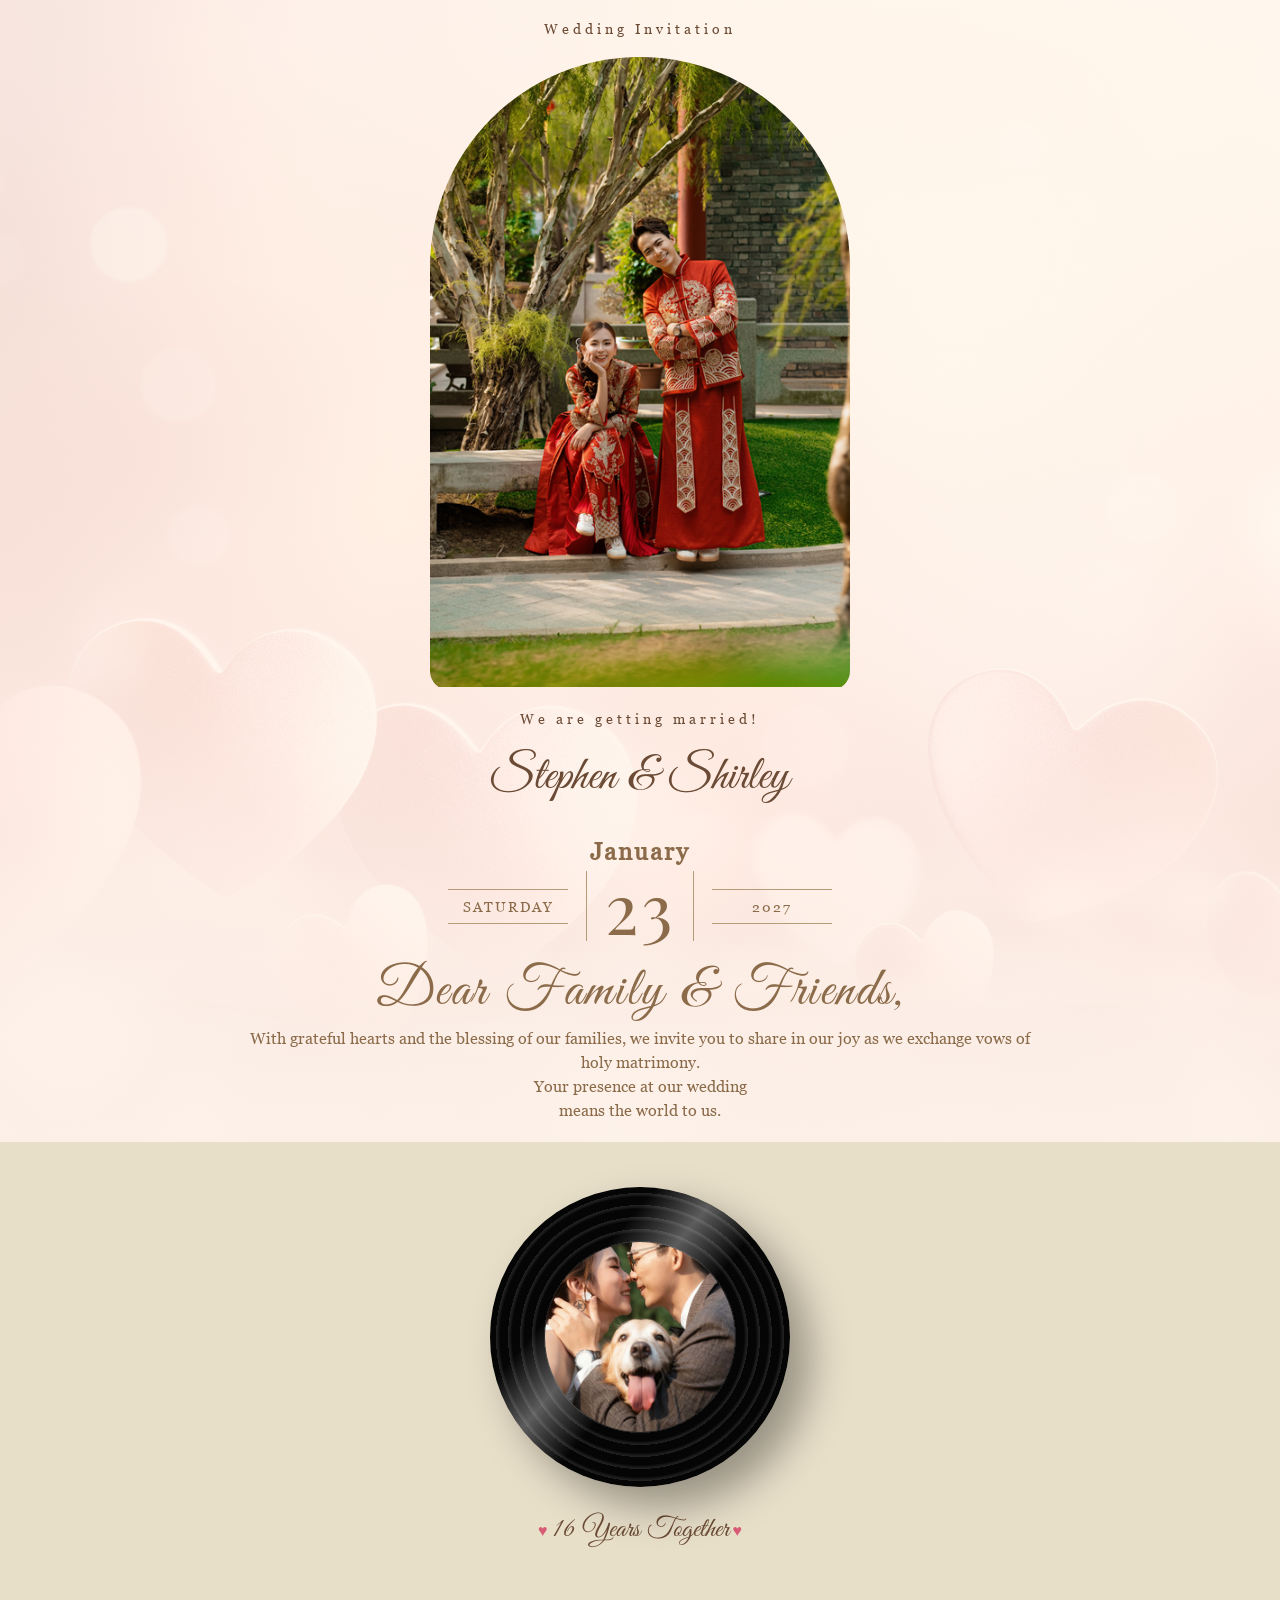
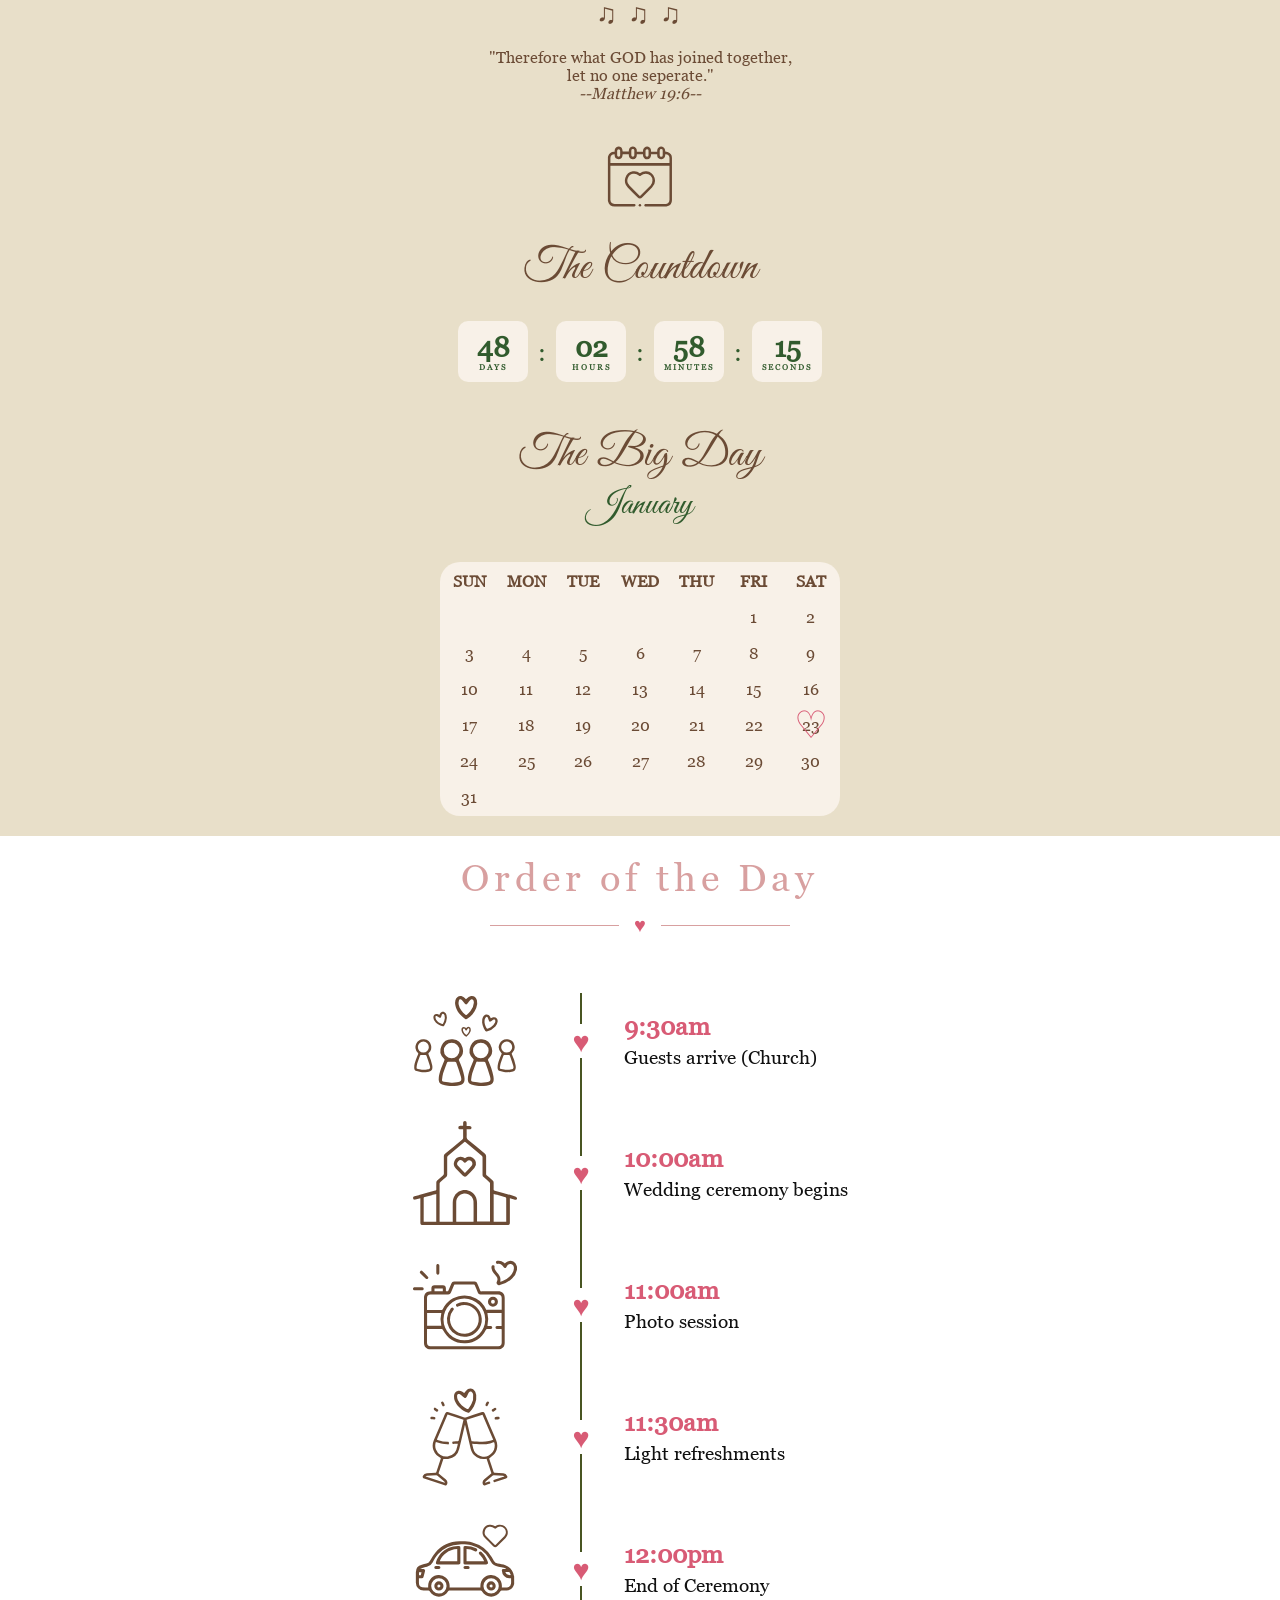
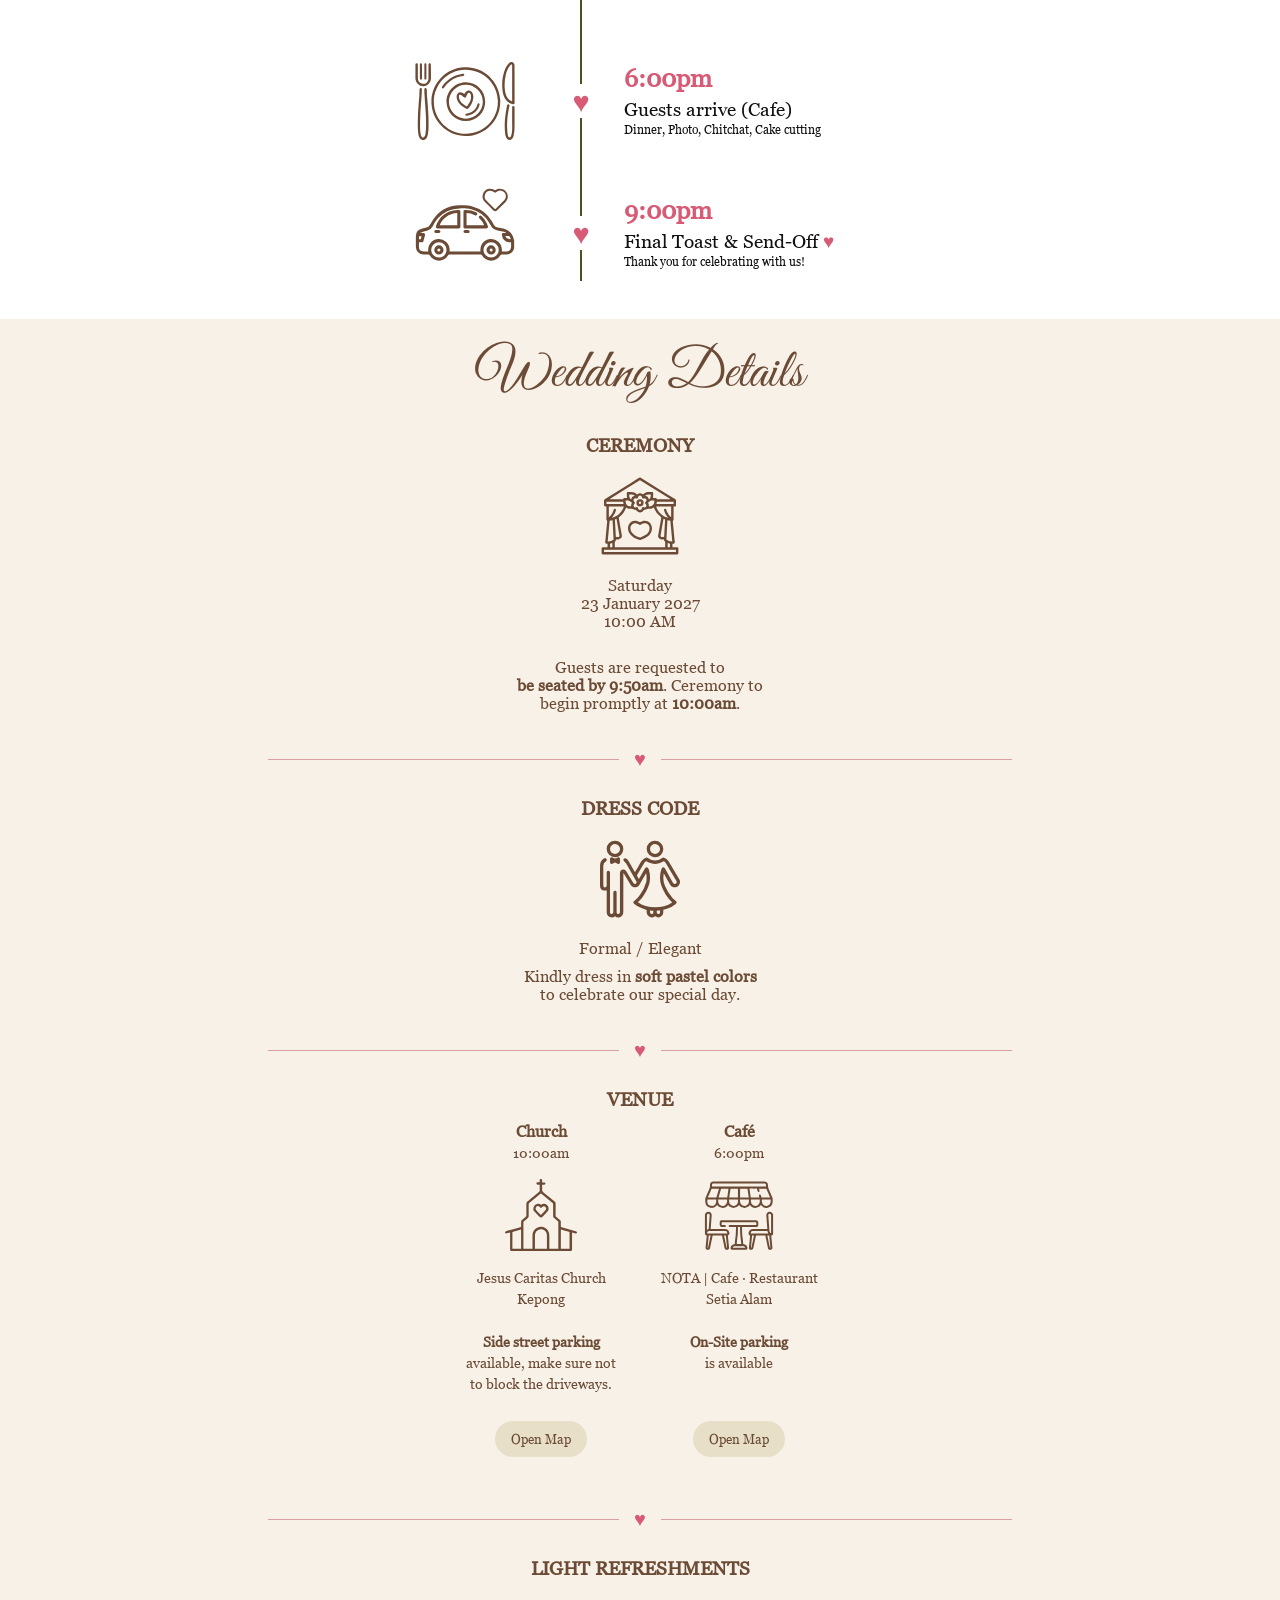
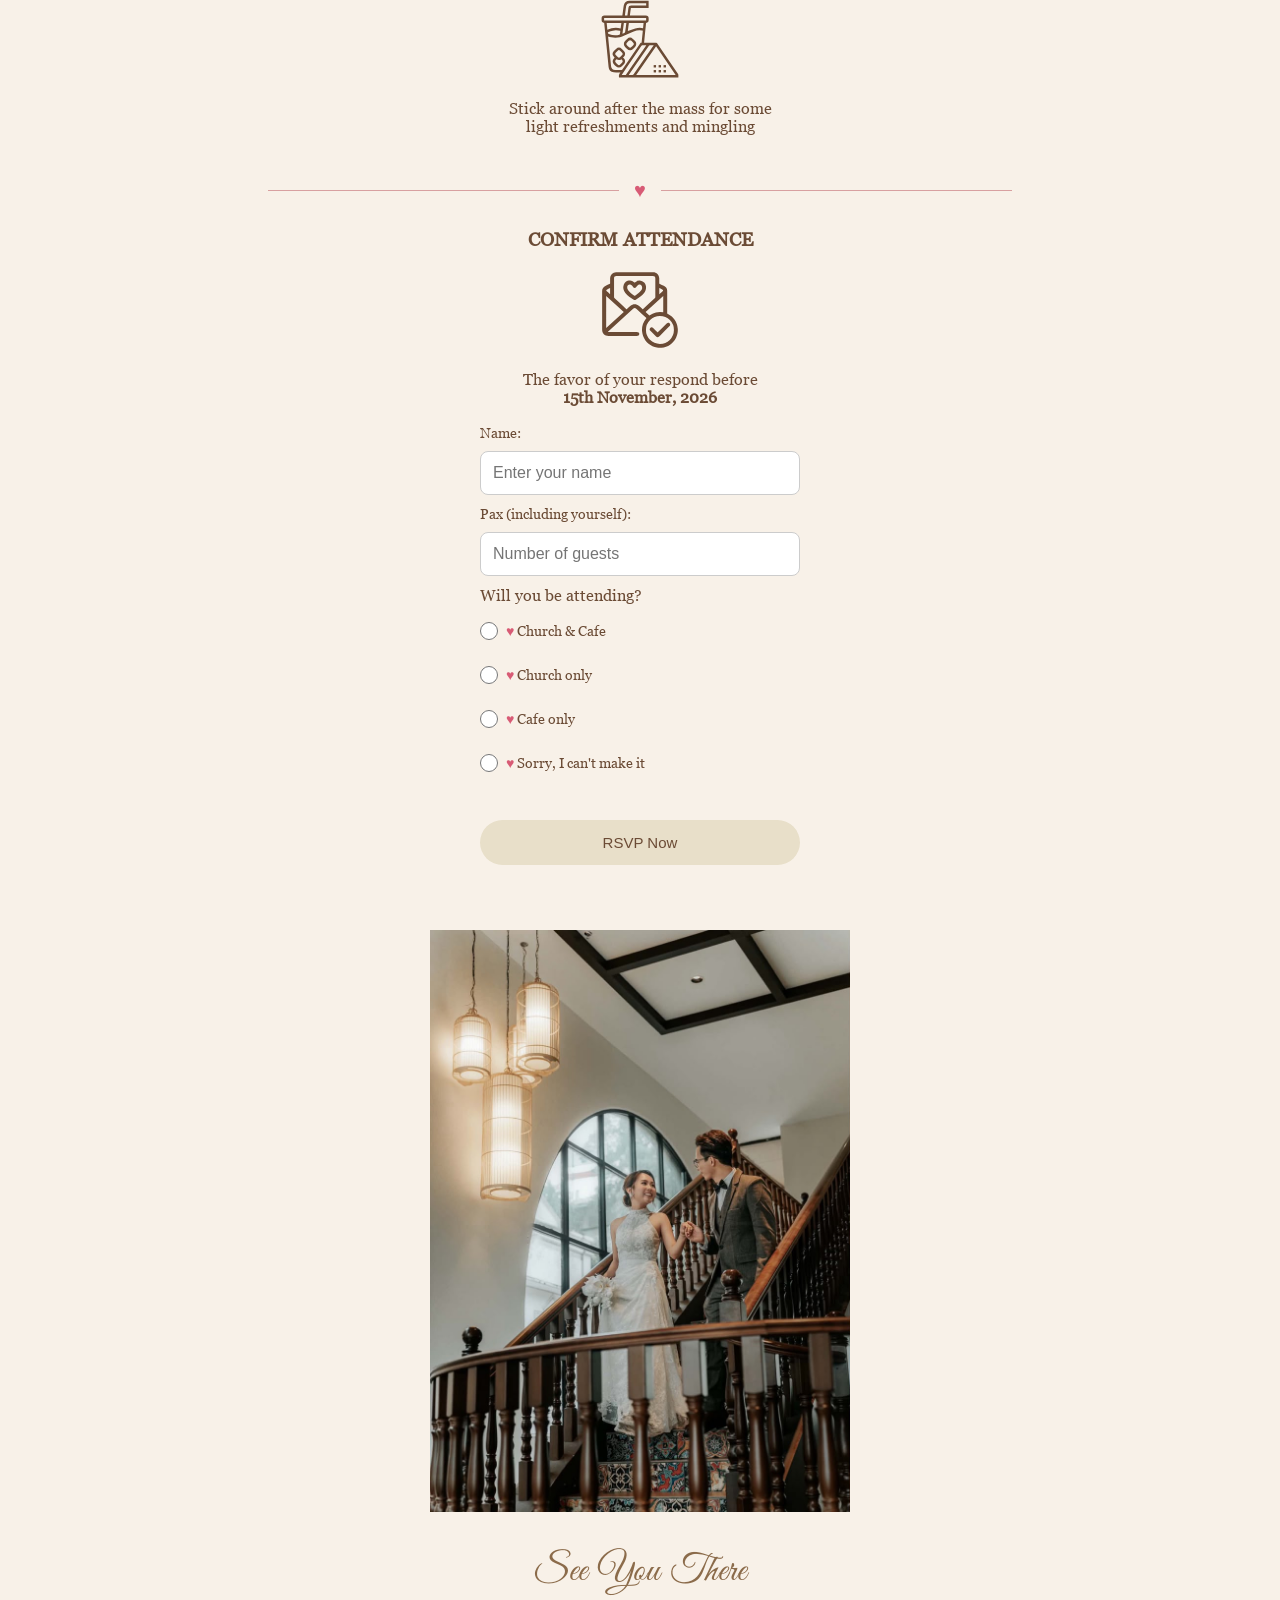
==== commit be0b8c2c: "Add files via upload" ====
--- a/wedddinginvitation.html
+++ b/wedddinginvitation.html
@@ -253,7 +253,7 @@
                 <div class="timeline-heart" aria-hidden="true">♥</div>
                 <div class="info">
                     <h4>9:30am</h4>
-                    <p>Guests arrive</p>
+                    <p>Guests arrive (Church)</p>
                 </div>
             </div>
 
@@ -297,18 +297,18 @@
                 <div class="timeline-heart" aria-hidden="true">♥</div>
                 <div class="info">
                     <h4>12:00pm</h4>
-                    <p>Party is over</p>
+                    <p>End of Ceremony</p>
                 </div>
             </div>
             <div class="timeline-item">
                 <div class="timeline-icon bounce2">
-                    <img src="assets/wedding-icon_guest.svg" alt="Bride and groom wedding icon" />
+                    <img src="assets/wedding-icon_dinner.svg" alt="Bride and groom wedding icon" />
                 </div>
                 <div class="timeline-heart" aria-hidden="true">♥</div>
                 <div class="info">
                     <h4>6:00pm</h4>
-                    <p>Guests arrive</p>
-                    <p>(Dinner • Chatting • Photo)</p>
+                    <p>Guests arrive (Cafe)</p>
+                    <p style="font-size:12px;">Dinner, Photo, Chitchat, Cake cutting</p>
                 </div>
             </div>
             <div class="timeline-item">
@@ -318,7 +318,8 @@
                 <div class="timeline-heart" aria-hidden="true">♥</div>
                 <div class="info">
                     <h4>9:00pm</h4>
-                    <p>Party is over</p>
+                    <p>Final Toast & Send-Off<span style="color:#d85b75"> ♥</span></p>
+                    <p style="font-size:12px;">Thank you for celebrating with us!</p>
                 </div>
             </div>
         </div>
@@ -385,7 +386,8 @@
                 <!-- Church -->
                 <div class="venue-item">
                     <h4>Church</h4>
-
+                    <p style="margin-top:-10px;">10:00am</p>
+                  
                     <div class="icon">
                         <img src="assets/wedding-icon_chruch.svg"
                              alt="Church icon">
@@ -394,6 +396,11 @@
                     <p>
                         Jesus Caritas Church<br>
                         Kepong
+                    </p>
+
+                    <p class="parking-note">
+                        <strong class="pulse-text-size">Side street parking</strong>
+                        available, make sure not to block the driveways.
                     </p>
 
                     <a href="https://maps.app.goo.gl/SShtHz4mryDE18GN8"
@@ -406,6 +413,7 @@
                 <!-- Cafe -->
                 <div class="venue-item">
                     <h4>Café</h4>
+                    <p style="margin-top:-10px;">6:00pm</p>
 
                     <div class="icon">
                         <img src="assets/wedding-icon_cafe.svg"
@@ -415,6 +423,11 @@
                     <p>
                         NOTA | Cafe · Restaurant<br>
                         Setia Alam
+                    </p>
+
+                    <p class="parking-note">
+                        <strong class="pulse-text-size">On-Site parking </strong>
+                        <br />is available
                     </p>
 
                     <a href="https://maps.app.goo.gl/iGzDzQcfBq95xZEG7"
@@ -425,11 +438,6 @@
                 </div>
 
             </div>
-
-            <p class="parking-note">
-                <strong class="pulse-text-size">Side street parking</strong>
-                available, make sure not to block the driveways.
-            </p>
 
         </div>
 
--- a/style2.css
+++ b/style2.css
@@ -70,6 +70,7 @@
 h2 {
     font-family: 'Great Vibes Local', 'Great Vibes', cursive;
     font-size: 55px;
+    font-weight:200;
 }
 
 
@@ -233,7 +234,7 @@
 .card {
     padding: 10px;
     margin: 15px;
-    width: 280px;
+    width: 480px;
     border-radius: 25px;
 }
 
@@ -1104,7 +1105,7 @@
 
     .timeline {
         width: 100% !important;
-        max-width: 60% !important;
+        max-width: 75% !important;
     }
 
     .timeline-item {
@@ -1537,6 +1538,7 @@
     border-radius: 10px;
     margin: 18px auto 12px;
     text-align: center;
+    height: 80px;
 }
 
 @media (max-width: 600px) {
@@ -1561,6 +1563,7 @@
     .venue-item p {
         font-size: 16px;
         line-height: 1.45;
+        margin: 0 auto;
     }
 
     .venue-item a {
@@ -1569,7 +1572,8 @@
     }
 
     .parking-note {
-        font-size: 16px;
-        width: 70%;
-    }
-}
+        font-size: 13px !important;
+        width: 100%;
+        height: 65px;
+    }
+}
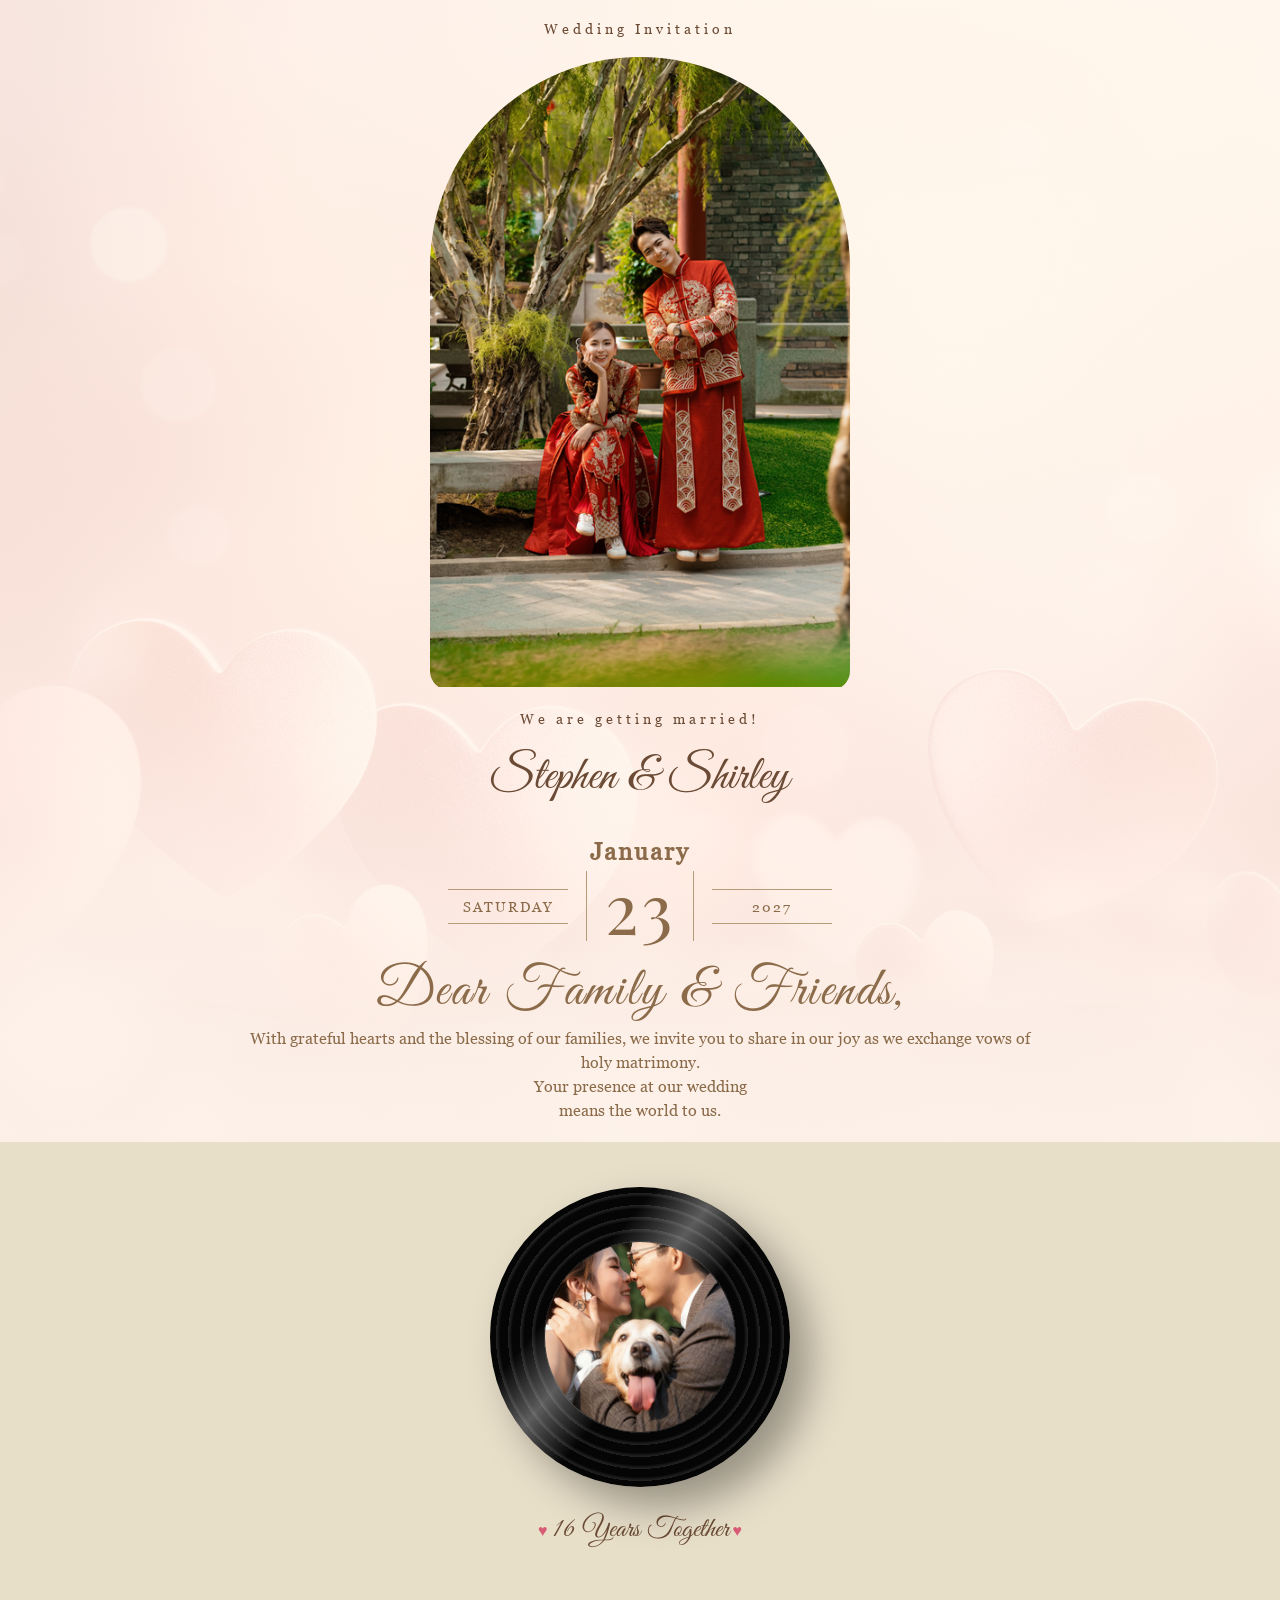
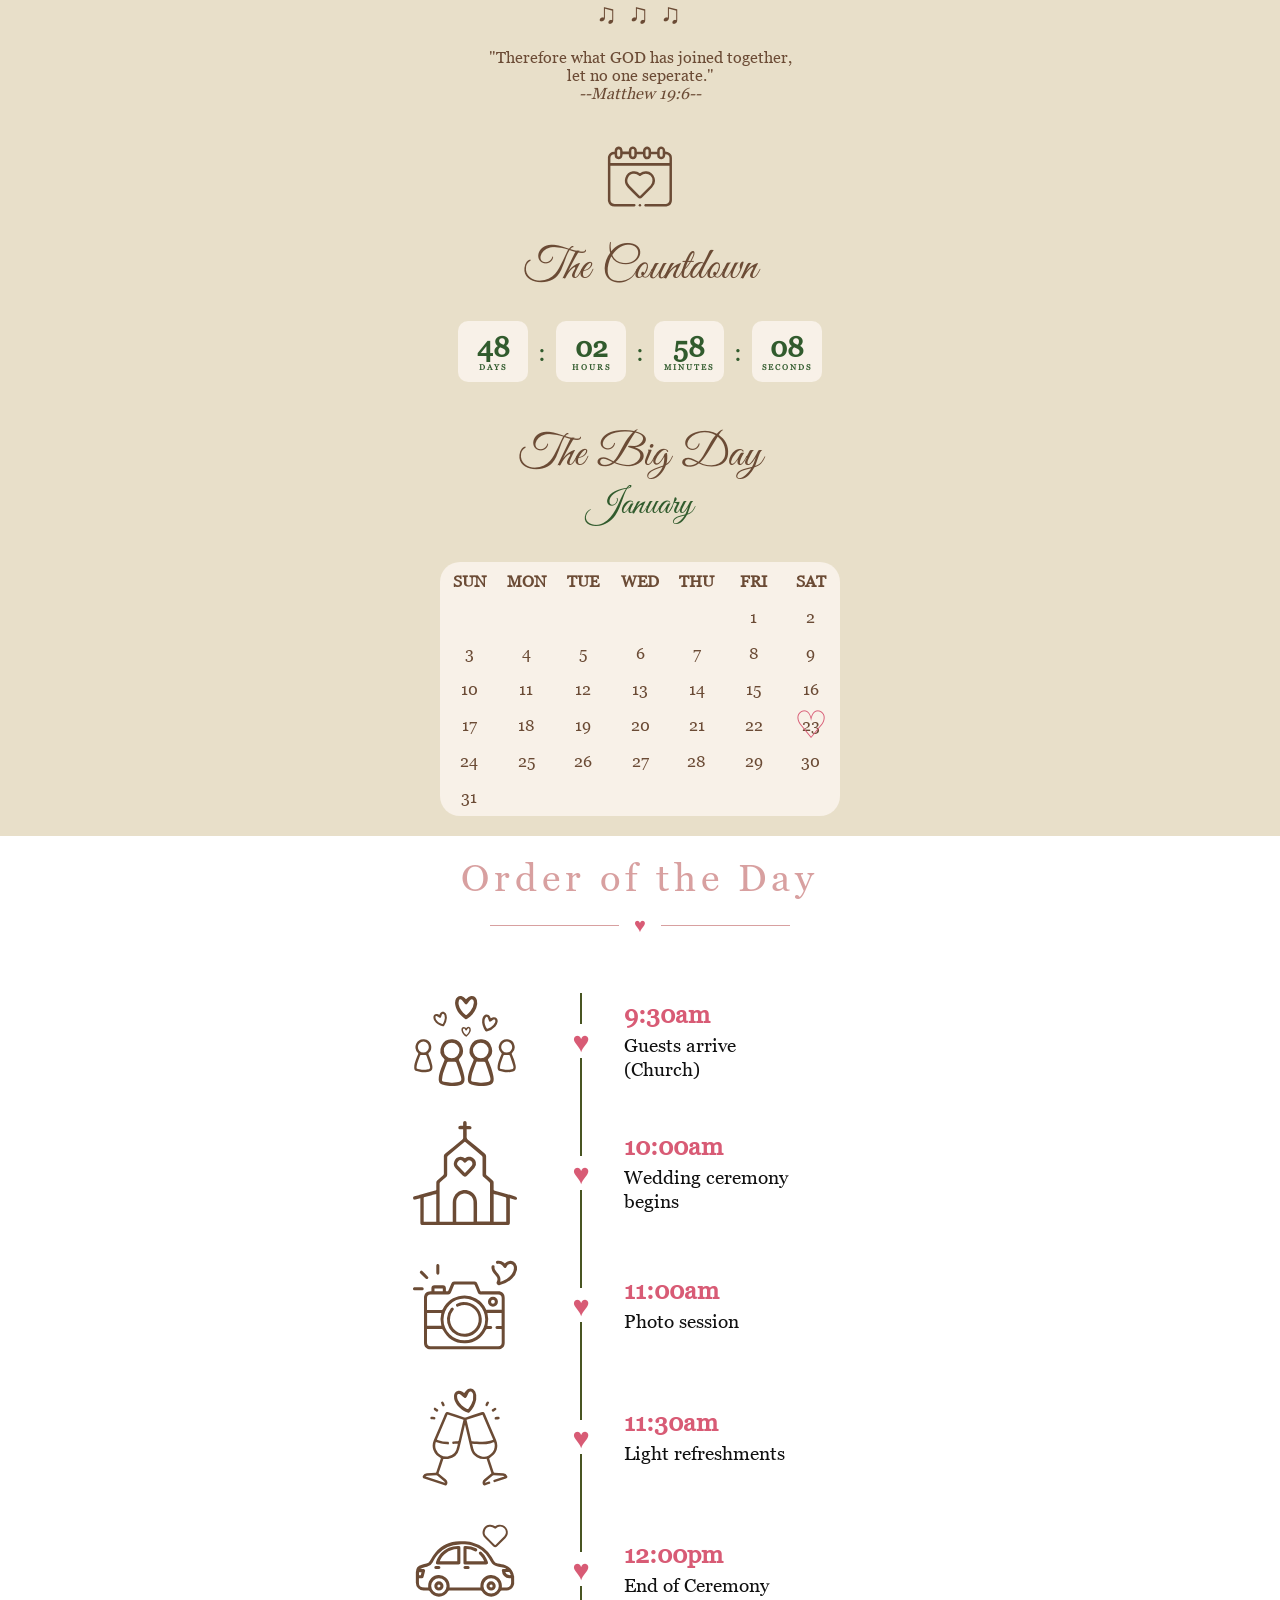
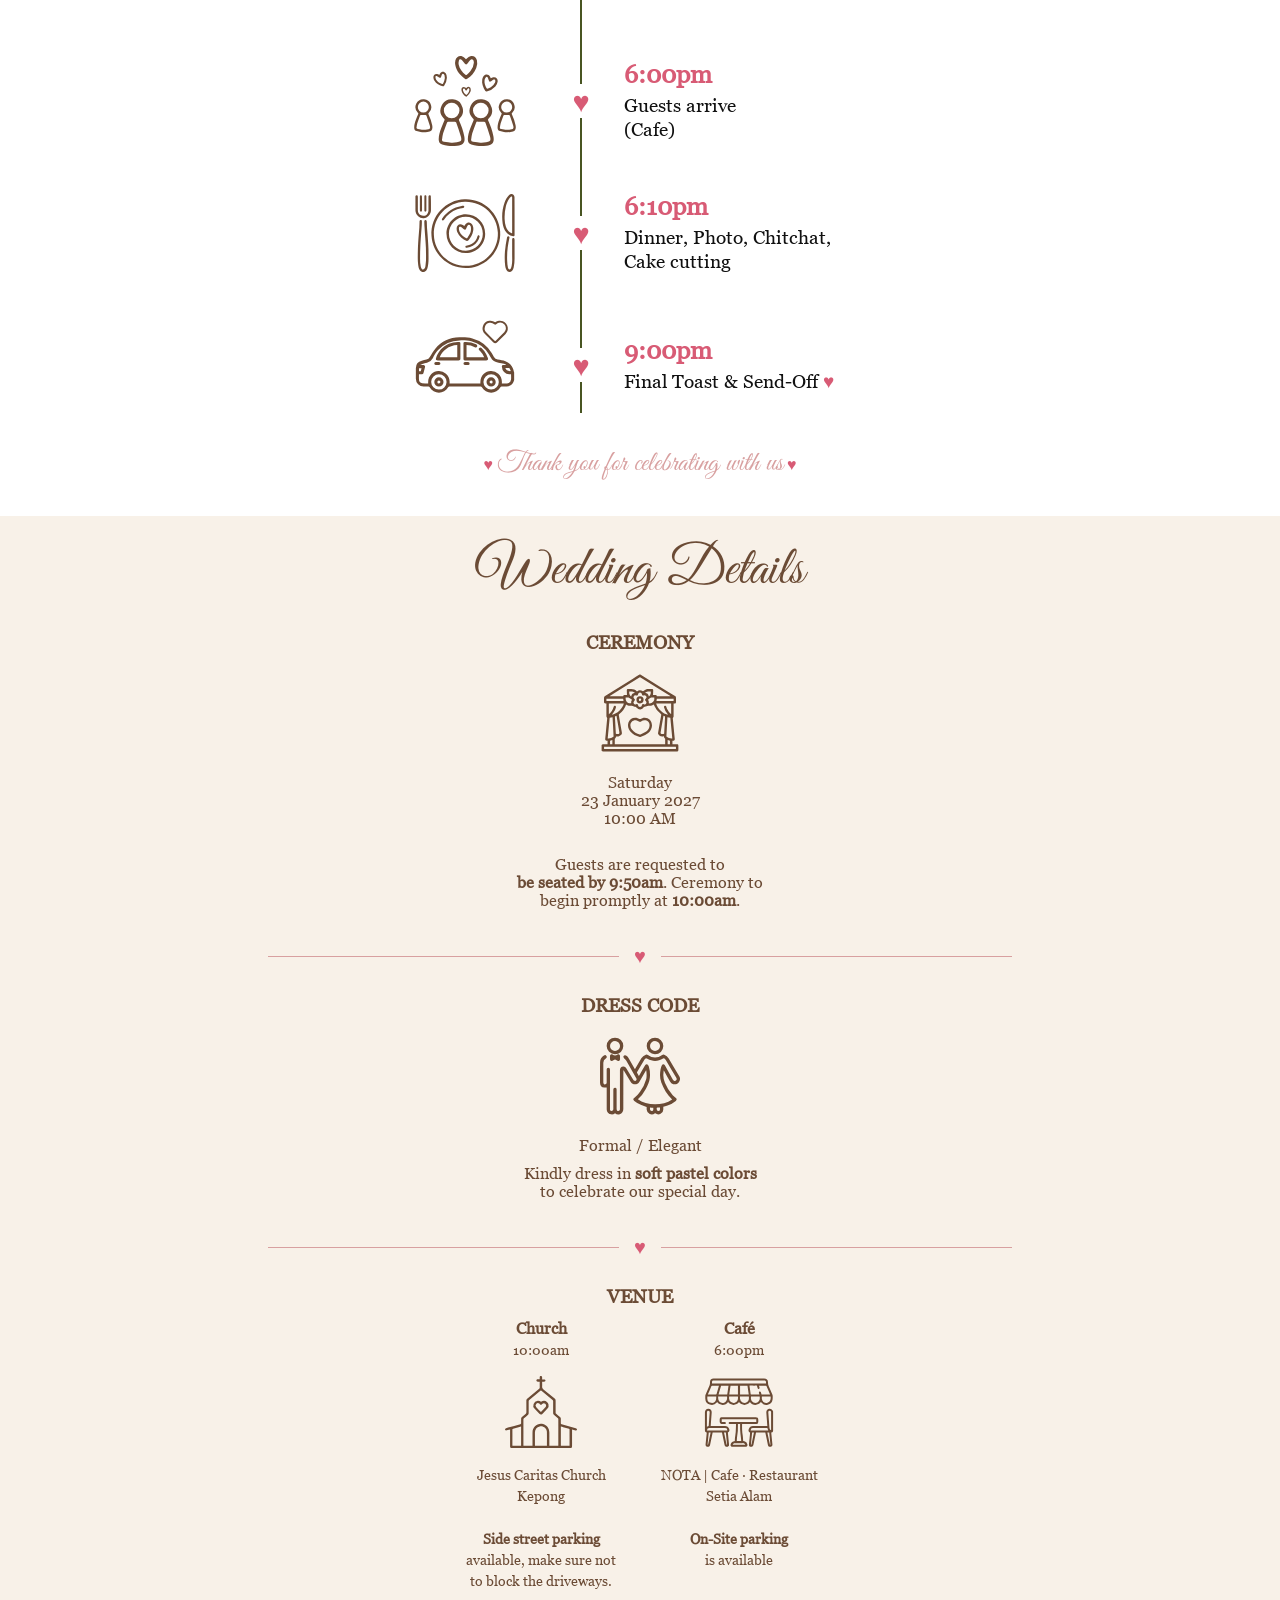
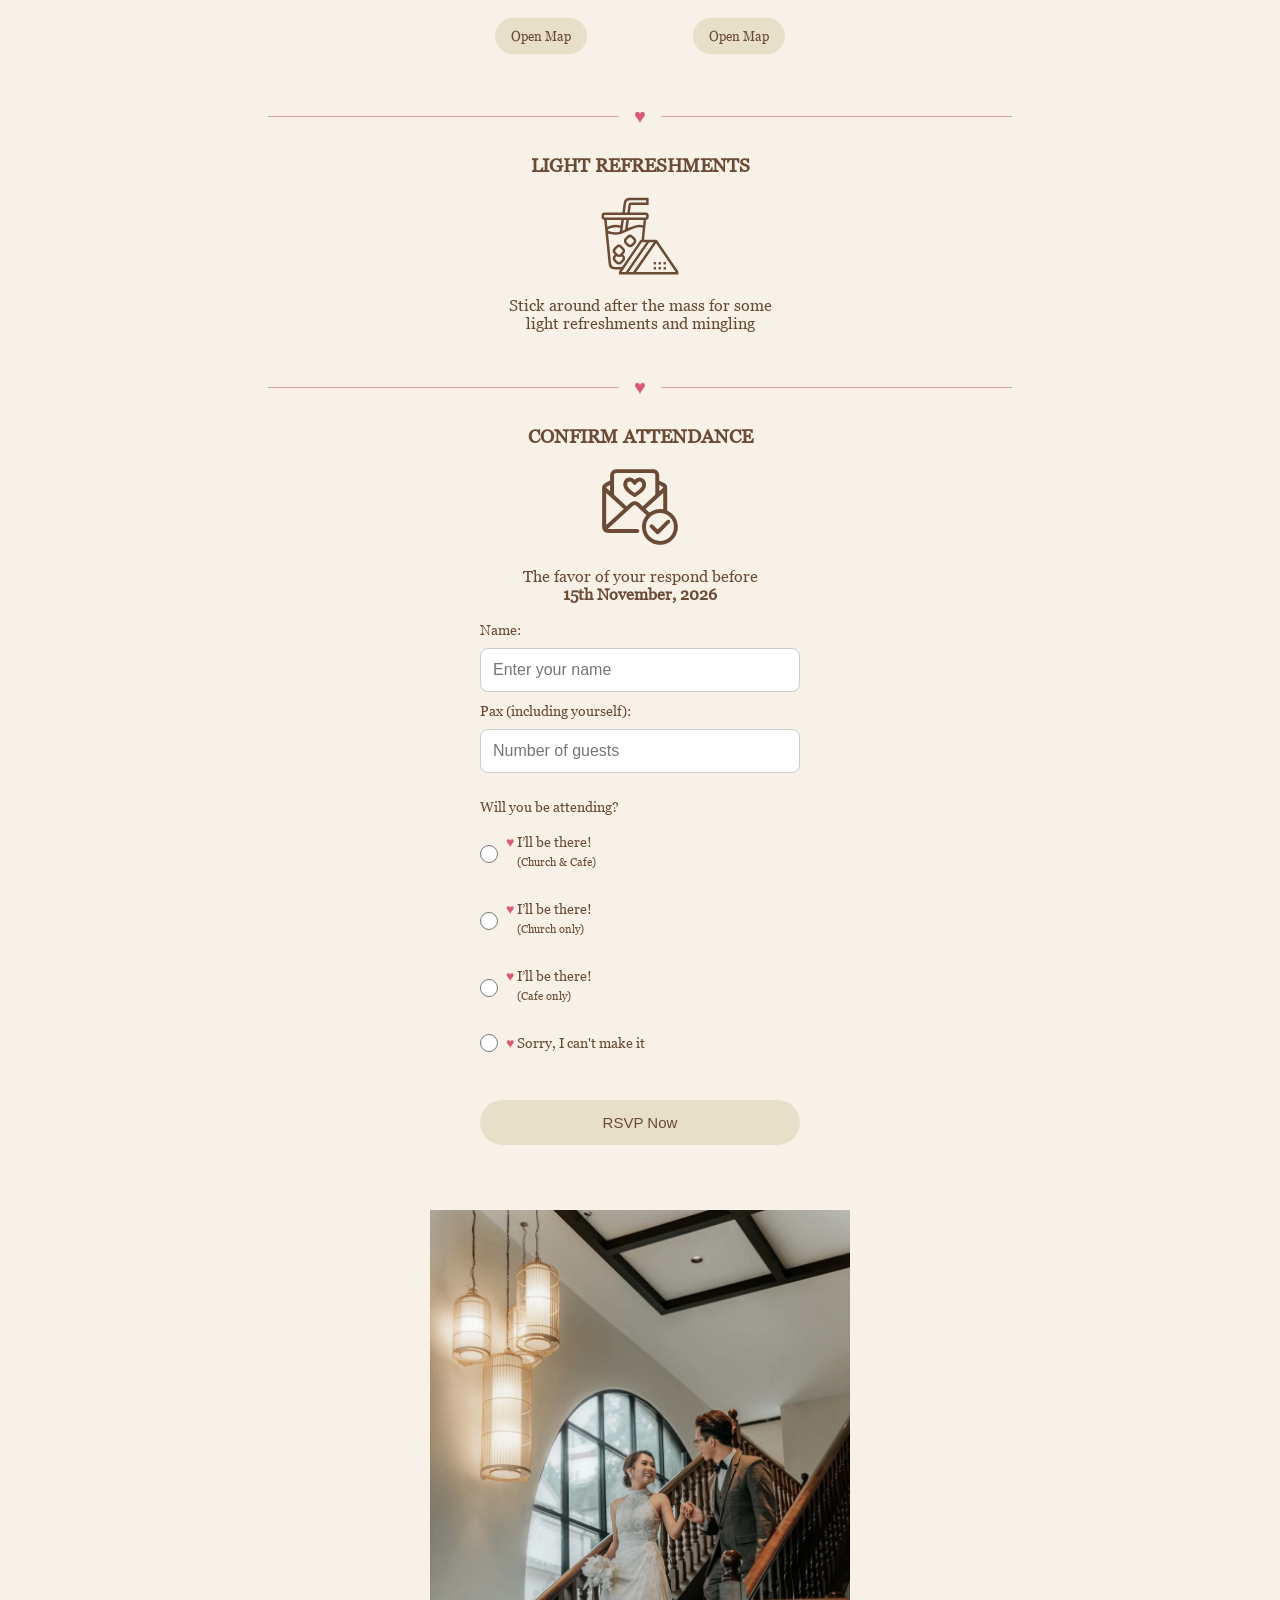
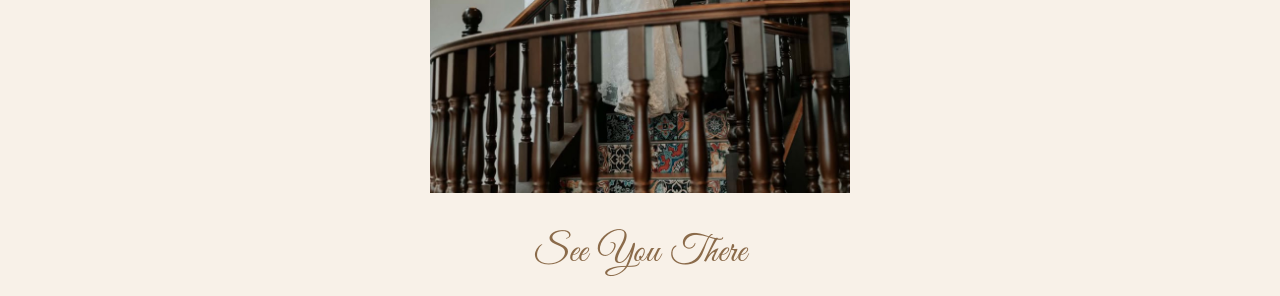
==== commit 0967c66c: "Add files via upload" ====
--- a/wedddinginvitation.html
+++ b/wedddinginvitation.html
@@ -253,7 +253,8 @@
                 <div class="timeline-heart" aria-hidden="true">♥</div>
                 <div class="info">
                     <h4>9:30am</h4>
-                    <p>Guests arrive (Church)</p>
+                    <p>Guests arrive</p>
+                    <p>(Church)</p>
                 </div>
             </div>
 
@@ -264,7 +265,8 @@
                 <div class="timeline-heart" aria-hidden="true">♥</div>
                 <div class="info">
                     <h4>10:00am</h4>
-                    <p>Wedding ceremony begins</p>
+                    <p>Wedding ceremony</p>
+                    <p>begins</p>
                 </div>
             </div>
 
@@ -302,13 +304,24 @@
             </div>
             <div class="timeline-item">
                 <div class="timeline-icon bounce2">
+                    <img src="assets/wedding-icon_guest.svg" alt="Bride and groom wedding icon" />
+                </div>
+                <div class="timeline-heart" aria-hidden="true">♥</div>
+                <div class="info">
+                    <h4>6:00pm</h4>
+                    <p>Guests arrive</p>
+                    <p>(Cafe)</p>
+                </div>
+            </div>
+            <div class="timeline-item">
+                <div class="timeline-icon bounce">
                     <img src="assets/wedding-icon_dinner.svg" alt="Bride and groom wedding icon" />
                 </div>
                 <div class="timeline-heart" aria-hidden="true">♥</div>
                 <div class="info">
-                    <h4>6:00pm</h4>
-                    <p>Guests arrive (Cafe)</p>
-                    <p style="font-size:12px;">Dinner, Photo, Chitchat, Cake cutting</p>
+                    <h4>6:10pm</h4>
+                    <p>Dinner, Photo, Chitchat,</p>
+                    <p>Cake cutting</p>
                 </div>
             </div>
             <div class="timeline-item">
@@ -319,9 +332,13 @@
                 <div class="info">
                     <h4>9:00pm</h4>
                     <p>Final Toast & Send-Off<span style="color:#d85b75"> ♥</span></p>
-                    <p style="font-size:12px;">Thank you for celebrating with us!</p>
-                </div>
-            </div>
+                </div>
+            </div>
+        </div>
+        <div class="TQspeak">
+            <span style="color: #d85b75;">♥ </span>
+            <span style="font-family: 'Great Vibes Local', 'Great Vibes', cursive; font-size: 28px;color: #d8a0a0;">Thank you for celebrating with us</span>
+            <span style="color: #d85b75;">♥ </span>
         </div>
     </section>
 
@@ -486,23 +503,47 @@
                 <label for="guestPax">Pax (including yourself):</label>
                 <input type="number"
                        id="guestPax"
-                       placeholder="Number of guests"
-
-                <label>Will you be attending?</label>
+                       placeholder="Number of guests" />
+
+                <p style="font-size: 14px;margin-top: 15px;">Will you be attending?</p>
 
                 <label class="rsvp-option">
                     <input type="radio" name="attendance" value="both" required>
-                    <span><span style="color:#d85b75">♥</span> Church &amp; Cafe</span>
+                    <span>
+                        <span>
+                            <span style="color:#d85b75">♥</span>
+                            I’ll be there!
+                        </span>
+                        <span style="font-size: 11px;display: block;margin-left: 11px;line-height: 2.1;">
+                            (Church &amp; Cafe)
+                        </span>
+                    </span>
                 </label>
 
                 <label class="rsvp-option">
                     <input type="radio" name="attendance" value="church">
-                    <span><span style="color:#d85b75">♥</span> Church only</span>
+                    <span>
+                        <span>
+                            <span style="color:#d85b75">♥</span>
+                            I’ll be there!
+                        </span>
+                        <span style="font-size: 11px;display: block;margin-left: 11px;line-height: 2.1;">
+                            (Church only)
+                        </span>
+                    </span>
                 </label>
 
                 <label class="rsvp-option">
                     <input type="radio" name="attendance" value="cafe">
-                    <span><span style="color:#d85b75">♥</span> Cafe only</span>
+                    <span>
+                        <span>
+                            <span style="color:#d85b75">♥</span>
+                            I’ll be there!
+                        </span>
+                        <span style="font-size: 11px;display: block;margin-left: 11px;line-height: 2.1;">
+                            (Cafe only)
+                        </span>
+                    </span>
                 </label>
 
                 <label class="rsvp-option">
--- a/style2.css
+++ b/style2.css
@@ -896,6 +896,15 @@
         margin: 0;
     }
 
+
+
+.TQspeak {
+    text-align: center;
+    color: #d8a0a0;
+    margin: 15px 0 15px;
+    font-weight: 500;
+    padding-bottom: 0;
+}
 /* love icon */
 
 
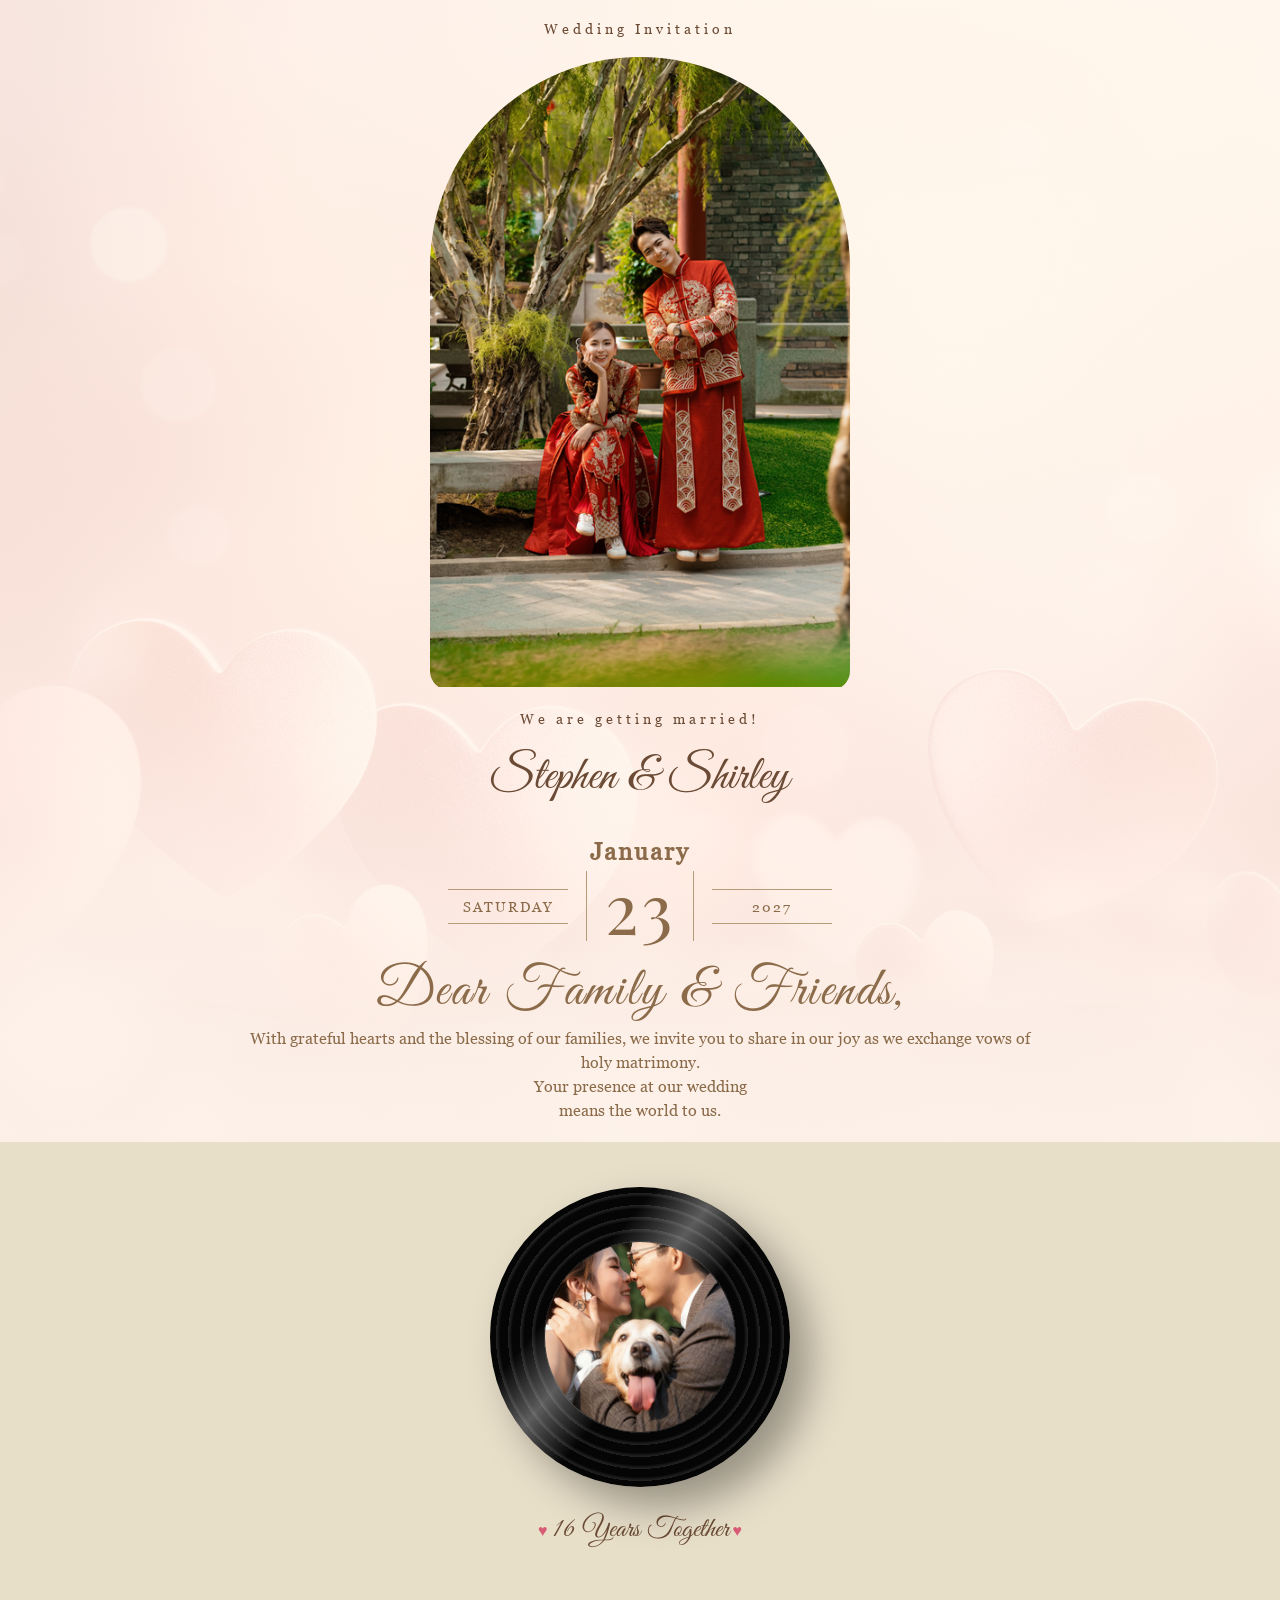
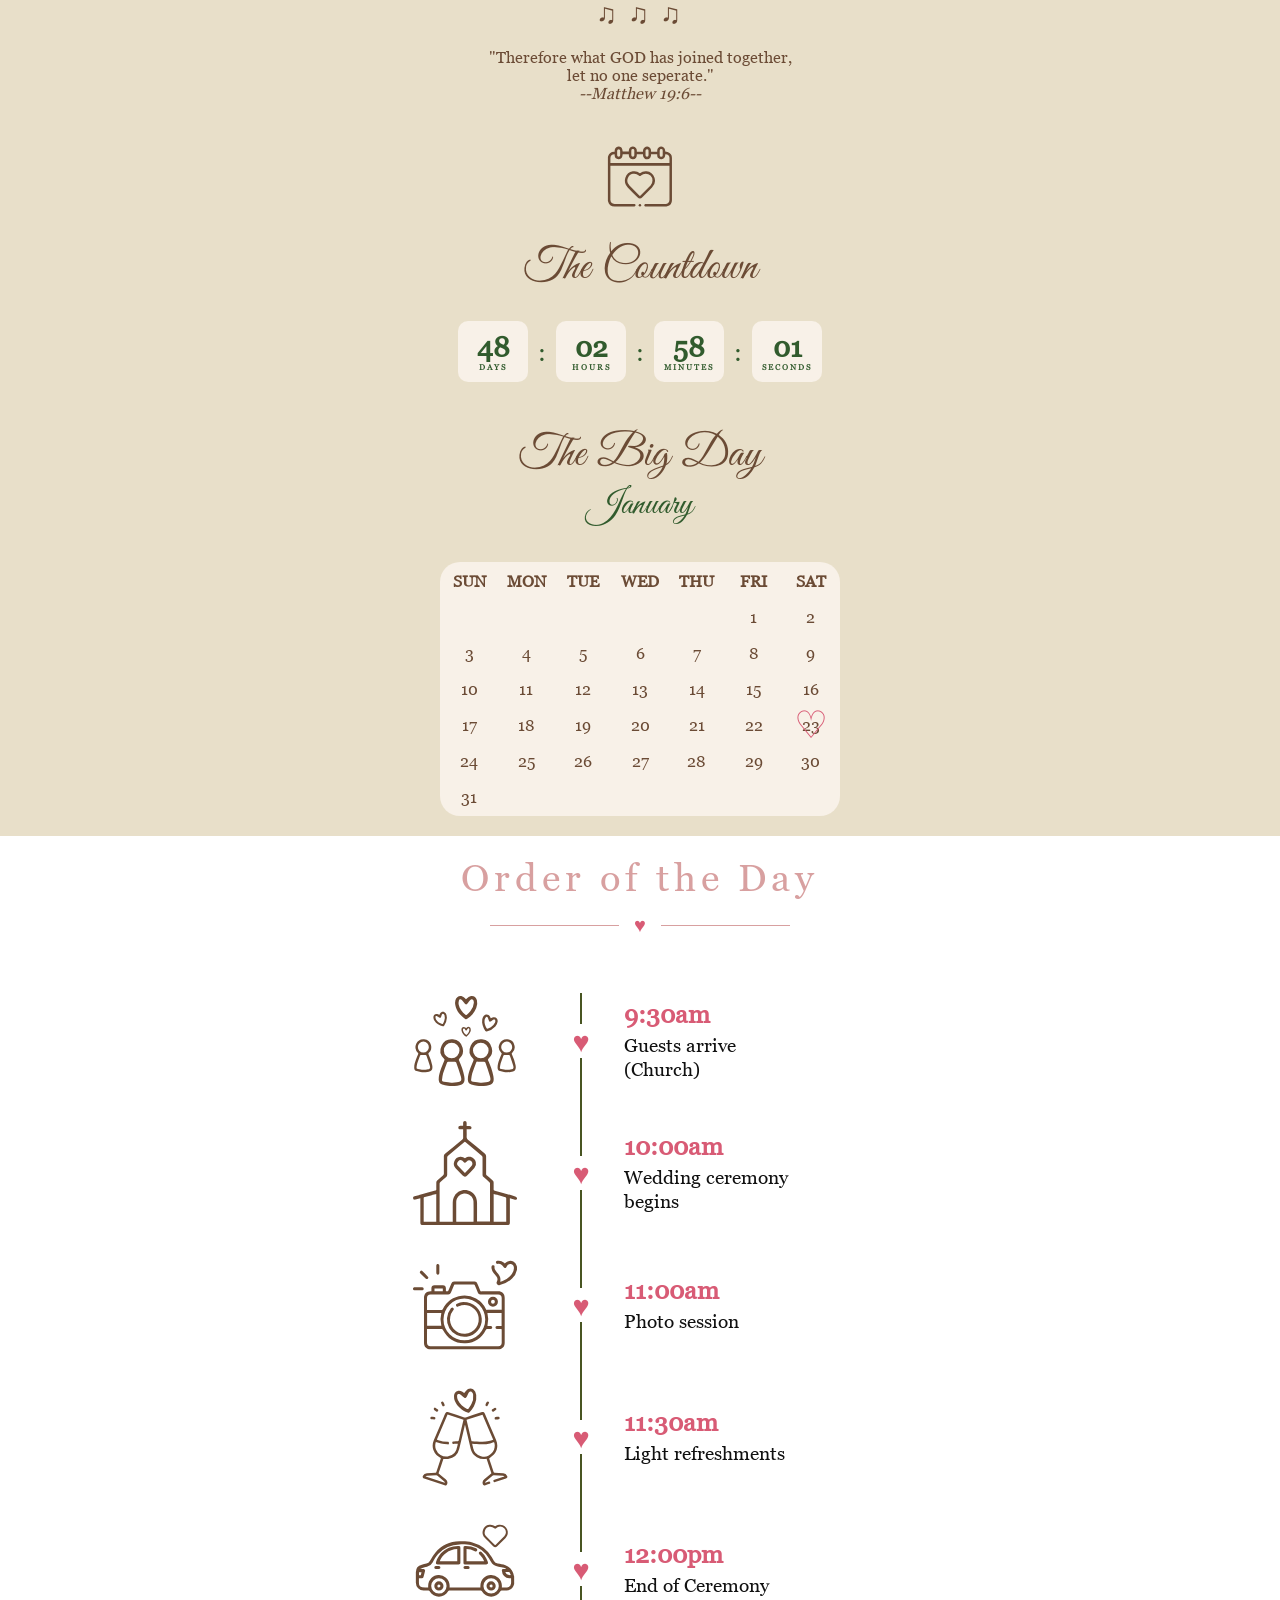
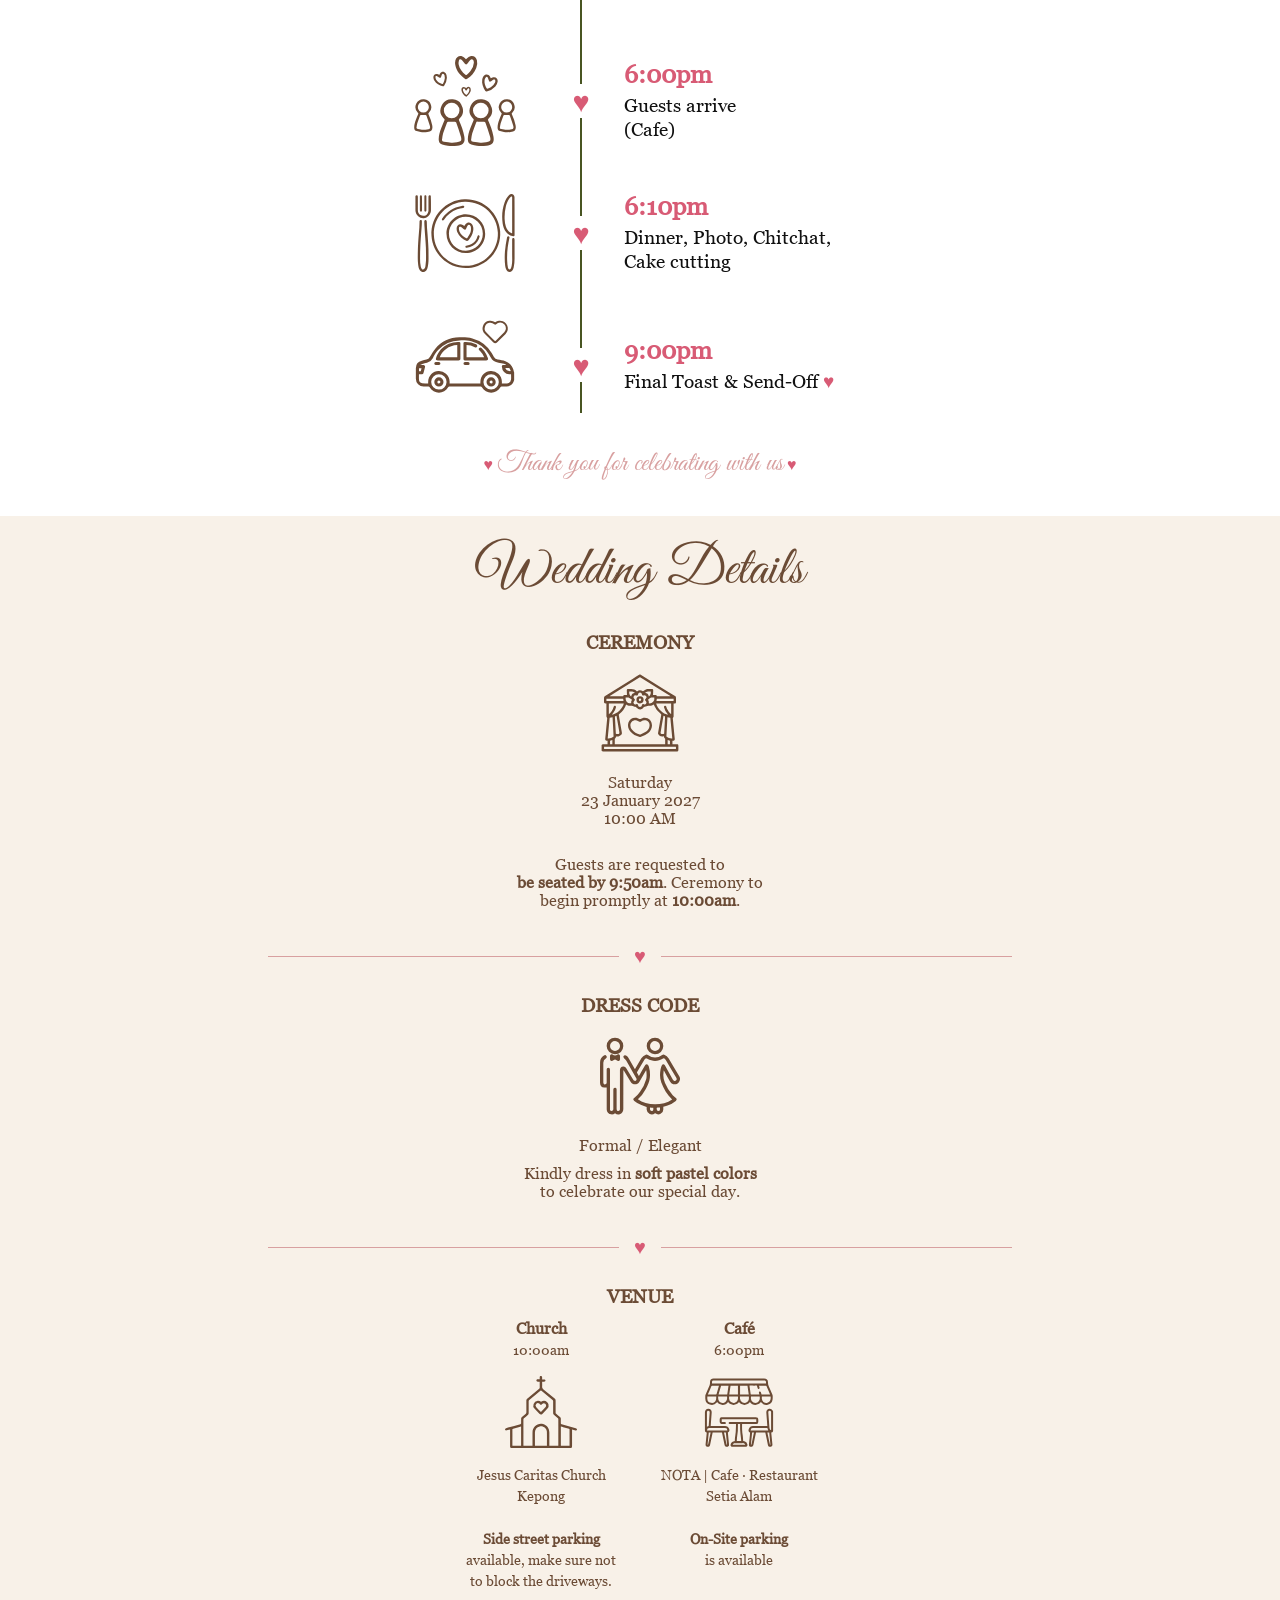
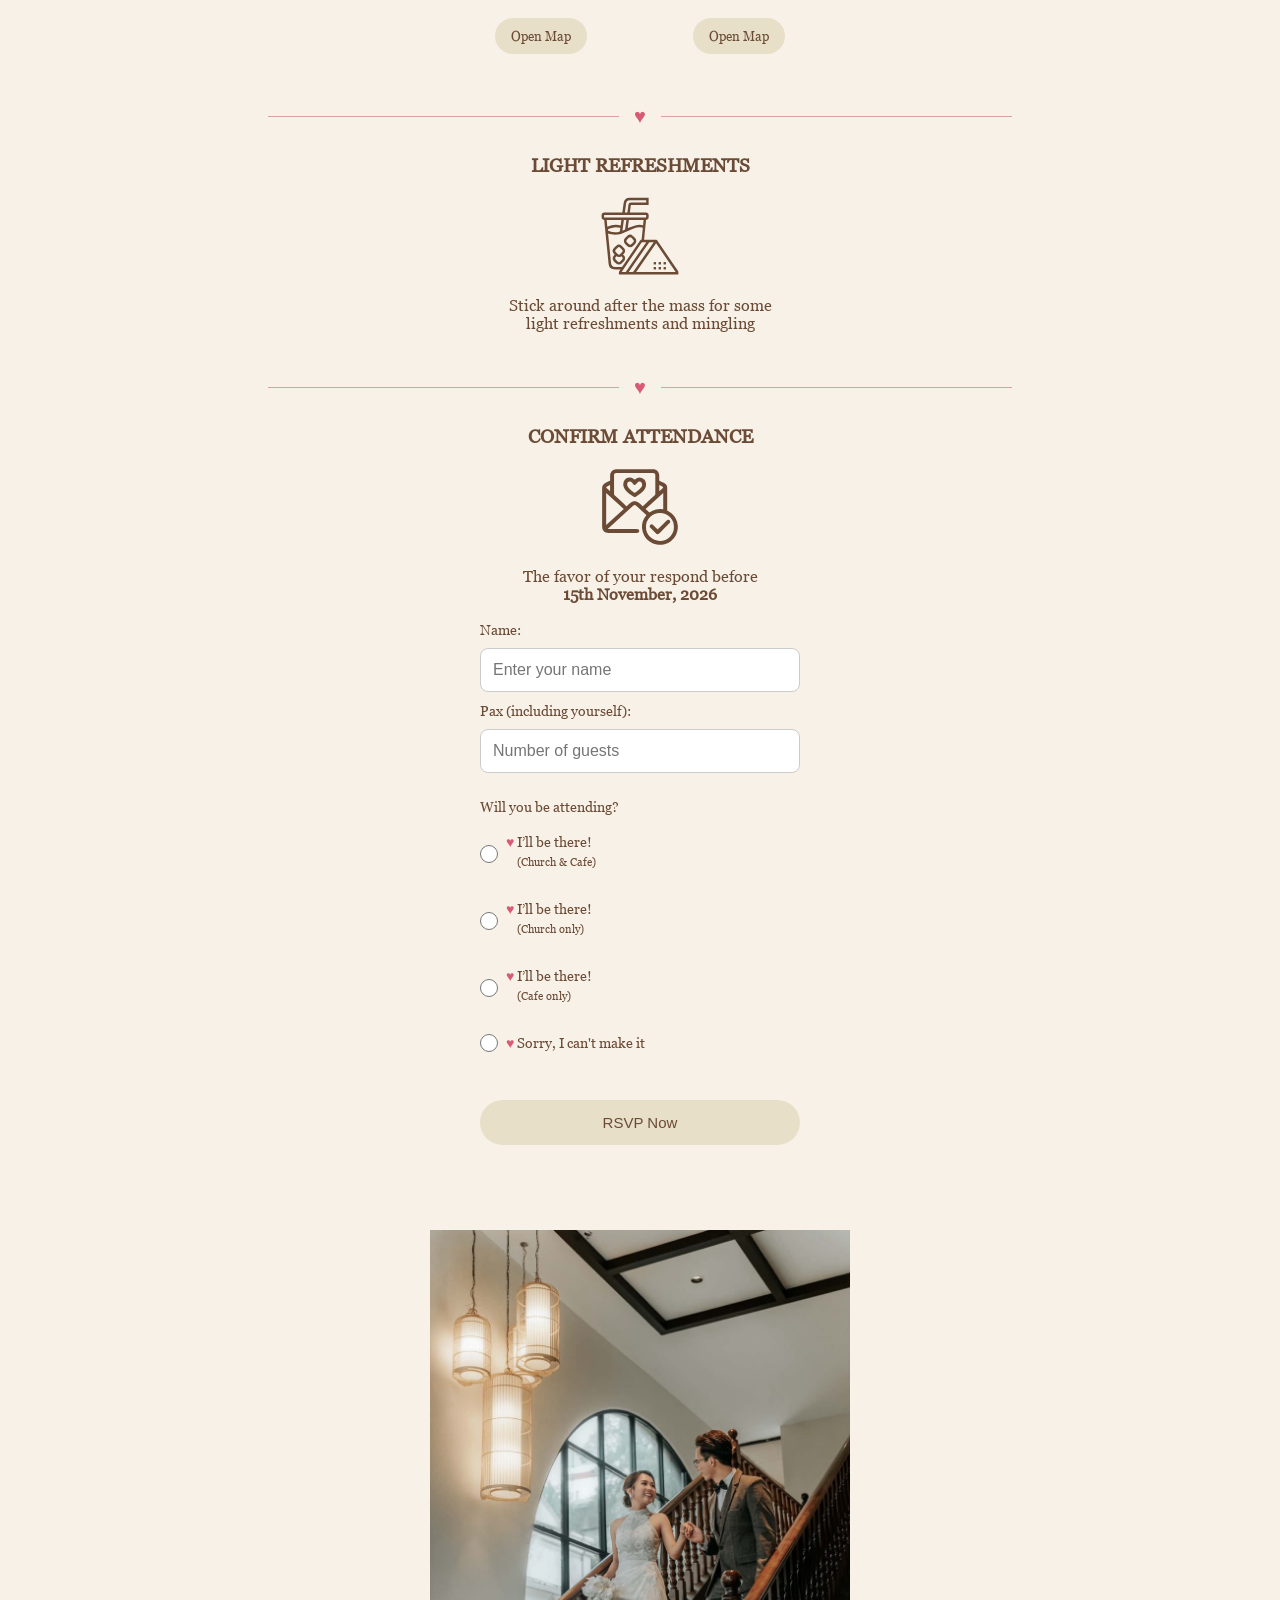
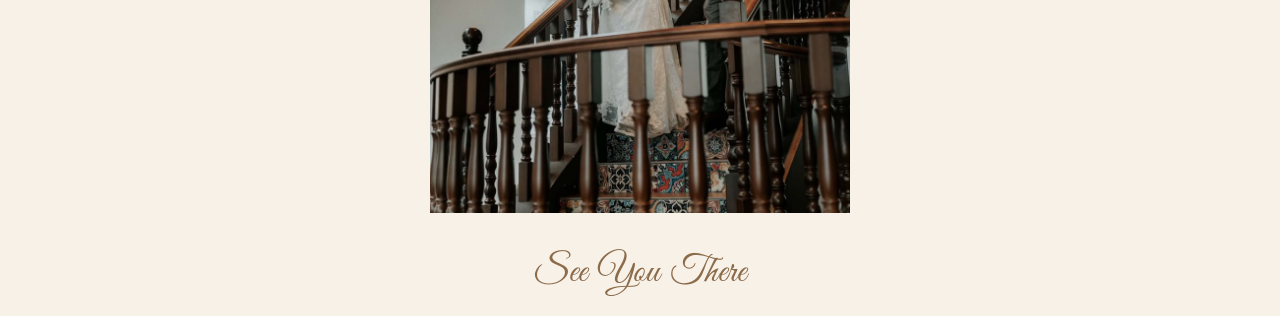
==== commit 34834738: "Add files via upload" ====
--- a/wedddinginvitation.html
+++ b/wedddinginvitation.html
@@ -1,587 +1,559 @@
-﻿<!DOCTYPE html>
-<html lang="en">
-<head>
-    <meta charset="UTF-8">
-    <meta name="viewport" content="width=device-width, initial-scale=1.0">
-
-    <title>Wedding Invitation</title>
-
-    <link rel="stylesheet" href="style2.css">
-
-    <link href="https://fonts.googleapis.com/css2?family=Great+Vibes&family=Ma+Shan+Zheng&family=Playfair+Display:wght@400;600&display=swap" rel="stylesheet">
-
-</head>
-
-<body>
-
-
-    <section class="hero">
-        <p class="small">
-            Wedding Invitation
-        </p>
-
-        <div class="hero-banner">
-            <img src="assets/couple-main.jpg" alt="Wedding Couple">
-            <div class="monogram">
-            </div>
-        </div>
-
-        <div class="content reveal">
-
-            <p class="small">
-                We are getting married!
-            </p>
-
-            <h1>
-                Stephen & Shirley
-                <br />
-            </h1>
-
-            <div class="wedding-date">
-
-                <div class="year">
-                    January
-                </div>
-
-                <div class="date-row">
-
-                    <div class="date-side">
-                        <span>SATURDAY</span>
-                    </div>
-
-
-                    <div class="date-number">
-                        23
-                    </div>
-
-
-                    <div class="date-side">
-                        <span>2027</span>
-                    </div>
-
-                </div>
-
-
-                <div class="lunar">
-                    <br />
-                   <h2>Dear Family & Friends,</h2>
-                        
-                    <span>
-                        With grateful hearts and the blessing of our families, we invite you to share in our joy as we exchange vows of holy matrimony. <br />Your presence at our wedding <br />means the world to us.
-                    </span>
-                </div>
-
-            </div>
-</div>
-
-    </section>
-
-    <section class="vinyl-section reveal">
-
-        <p class="vinyl-title">
-           
-        </p>
-
-        <div class="vinyl" id="vinyl">
-
-            <div class="vinyl-photo">
-                <img src="assets/couple3.jpg">
-            </div>
-
-        </div>
-
-        <p style="margin: 25px 0;">
-            <span style="color: #d85b75;">♥ </span>
-            <span style="font-family: 'Great Vibes Local', 'Great Vibes', cursive; font-size: 28px;">⁠16 Years Together</span>
-            <span style="color: #d85b75;">♥ </span>
-        </p>
-        <p class="music-text">
-            <span class="music-note">♫</span>
-            <span class="music-note">♫</span>
-            <span class="music-note">♫</span>
-        </p>
-
-        
-        <br />
-        <p>"Therefore what GOD has joined together,<br /> let no one seperate." </p>
-        <p style="font-style:italic">--Matthew 19:6--</p>
-
-        <audio id="music" autoplay loop>
-
-            <source src="assets/music-new.mp3"
-                    type="audio/mp3">
-        </audio>
-
-
-    </section>
-
-    <section class="count reveal calendar-section">
-
-
-        <div class="countdown-calendar-icon" aria-hidden="true">
-            <div class="">
-                <img style="width: 80%; margin: 0 auto;" src="assets/wedding-icon_calender.svg" alt="Bride and groom wedding icon" />
-            </div>
-        </div>
-
-        <p class="small-title">
-            The Countdown
-        </p>
-
-
-        <div class="big-countdown">
-
-
-            <div class="countdown-container">
-                <span id="days">00</span>
-                <p>DAYS</p>
-            </div>
-
-
-            <div class="colon">:</div>
-
-
-            <div class="countdown-container">
-                <span id="hours">00</span>
-                <p>HOURS</p>
-            </div>
-
-
-            <div class="colon">:</div>
-
-
-            <div class="countdown-container">
-                <span id="mins">00</span>
-                <p>MINUTES</p>
-            </div>
-
-
-            <div class="colon">:</div>
-
-
-            <div class="countdown-container">
-                <span id="secs">00</span>
-                <p>SECONDS</p>
-            </div>
-
-
-        </div>
-
-        <h2 class="big-day">
-            The Big Day
-        </h2>
-
-
-        <div class="month">
-            January
-        </div>
-
-
-
-
-        <div class="calendar">
-
-
-            <div>SUN</div>
-            <div>MON</div>
-            <div>TUE</div>
-            <div>WED</div>
-            <div>THU</div>
-            <div>FRI</div>
-            <div>SAT</div>
-
-
-            <span></span>
-            <span></span>
-            <span></span>
-            <span></span>
-            <span></span>
-
-
-            <span>1</span>
-            <span>2</span>
-            <span>3</span>
-            <span>4</span>
-            <span>5</span>
-
-            <span>6</span>
-            <span>7</span>
-            <span>8</span>
-            <span>9</span>
-            <span>10</span>
-            <span>11</span>
-            <span>12</span>
-
-
-            <span>13</span>
-            <span>14</span>
-            <span>15</span>
-            <span>16</span>
-            <span>17</span>
-            <span>18</span>
-            <span>19</span>
-
-
-            <span>20</span>
-            <span>21</span>
-            <span>22</span>
-            <span class="wedding-day hithere">23</span>
-            <span>24</span>
-            <span>25</span>
-            <span>26</span>
-
-
-            <span>27</span>
-            <span>28</span>
-            <span>29</span>
-            <span>30</span>
-            <span>31</span>
-
-
-        </div>
-    </section>
-
-    <section class="timeline-section reveal">
-        <h2 class="timeline-title">Order of the Day</h2>
-        <div class="love-divider timeline-heading-divider"><span>♥</span></div>
-
-        <div class="timeline">
-            <div class="timeline-item">
-                <div class="timeline-icon bounce">
-                    <img src="assets/wedding-icon_guest.svg" alt="Bride and groom wedding icon" />
-                </div>
-                <div class="timeline-heart" aria-hidden="true">♥</div>
-                <div class="info">
-                    <h4>9:30am</h4>
-                    <p>Guests arrive</p>
-                    <p>(Church)</p>
-                </div>
-            </div>
-
-            <div class="timeline-item"> 
-                <div class="timeline-icon bounce2">
-                    <img src="assets/wedding-icon_chruch.svg" alt="Bride and groom wedding icon" />
-                </div>
-                <div class="timeline-heart" aria-hidden="true">♥</div>
-                <div class="info">
-                    <h4>10:00am</h4>
-                    <p>Wedding ceremony</p>
-                    <p>begins</p>
-                </div>
-            </div>
-
-            <div class="timeline-item">
-                <div class="timeline-icon bounce">
-                    <img src="assets/wedding-icon_photo.svg" alt="Bride and groom wedding icon" />
-                </div>
-                <div class="timeline-heart" aria-hidden="true">♥</div>
-                <div class="info">
-                    <h4>11:00am</h4>
-                    <p>Photo session</p>
-                </div>
-            </div>
-
-            <div class="timeline-item">
-                <div class="timeline-icon bounce2">
-                    <img src="assets/wedding-icon_light refreshment.svg" alt="Bride and groom wedding icon" />
-                </div>
-                <div class="timeline-heart" aria-hidden="true">♥</div>
-                <div class="info">
-                    <h4>11:30am</h4>
-                    <p>Light refreshments</p>
-                </div>
-            </div>
-
-            <div class="timeline-item">
-                <div class="timeline-icon bounce">
-                    <img src="assets/wedding-icon_party over.svg" alt="Bride and groom wedding icon" />
-                </div>
-                <div class="timeline-heart" aria-hidden="true">♥</div>
-                <div class="info">
-                    <h4>12:00pm</h4>
-                    <p>End of Ceremony</p>
-                </div>
-            </div>
-            <div class="timeline-item">
-                <div class="timeline-icon bounce2">
-                    <img src="assets/wedding-icon_guest.svg" alt="Bride and groom wedding icon" />
-                </div>
-                <div class="timeline-heart" aria-hidden="true">♥</div>
-                <div class="info">
-                    <h4>6:00pm</h4>
-                    <p>Guests arrive</p>
-                    <p>(Cafe)</p>
-                </div>
-            </div>
-            <div class="timeline-item">
-                <div class="timeline-icon bounce">
-                    <img src="assets/wedding-icon_dinner.svg" alt="Bride and groom wedding icon" />
-                </div>
-                <div class="timeline-heart" aria-hidden="true">♥</div>
-                <div class="info">
-                    <h4>6:10pm</h4>
-                    <p>Dinner, Photo, Chitchat,</p>
-                    <p>Cake cutting</p>
-                </div>
-            </div>
-            <div class="timeline-item">
-                <div class="timeline-icon bounce">
-                    <img src="assets/wedding-icon_party over.svg" alt="Bride and groom wedding icon" />
-                </div>
-                <div class="timeline-heart" aria-hidden="true">♥</div>
-                <div class="info">
-                    <h4>9:00pm</h4>
-                    <p>Final Toast & Send-Off<span style="color:#d85b75"> ♥</span></p>
-                </div>
-            </div>
-        </div>
-        <div class="TQspeak">
-            <span style="color: #d85b75;">♥ </span>
-            <span style="font-family: 'Great Vibes Local', 'Great Vibes', cursive; font-size: 28px;color: #d8a0a0;">Thank you for celebrating with us</span>
-            <span style="color: #d85b75;">♥ </span>
-        </div>
-    </section>
-
-    
-    <section class="details reveal">
-
-        <h2>
-            Wedding Details
-        </h2>
-
-
-        <div class="card love-icon">
-
-            <h3>
-                Ceremony
-            </h3>
-            <div class="icon">
-                <img src="assets/wedding-icon_ceremony.svg" alt="Bride and groom wedding icon" />
-            </div>
-
-            <p>
-                Saturday<br>
-                23 January 2027<br>
-                10:00 AM
-            </p>
-            <br />
-            <p style="padding: 10px; border-radius: 10px; width: 70%; margin: 0 auto;">Guests are requested to <strong class="pulse-text-size">be seated by 9:50am</strong>. Ceremony to begin promptly at <strong>10:00am</strong>.</p>
-
-        </div>
-
-        <div class="love-divider">
-            <span>♥</span>
-        </div>
-
-        <div class="card love-icon">
-            <h3>
-                Dress Code
-            </h3>
-            <div class="icon">
-                <img src="assets/wedding-icon_dress code.svg" alt="Bride and groom wedding icon" />
-            </div>
-            <p>
-                Formal / Elegant
-            </p>
-
-            <p style="padding: 10px; border-radius: 10px;width: 70%;margin: 0 auto;">
-                Kindly dress in <strong class="pulse-text-size">soft pastel colors</strong>
-                to celebrate our special day.
-            </p>
-        </div>
-        <div class="love-divider">
-            <span>♥</span>
-        </div>
-
-
-        <div class="card love-icon">
-
-            <h3>Venue</h3>
-
-            <div class="venue-columns">
-
-                <!-- Church -->
-                <div class="venue-item">
-                    <h4>Church</h4>
-                    <p style="margin-top:-10px;">10:00am</p>
-                  
-                    <div class="icon">
-                        <img src="assets/wedding-icon_chruch.svg"
-                             alt="Church icon">
-                    </div>
-
-                    <p>
-                        Jesus Caritas Church<br>
-                        Kepong
-                    </p>
-
-                    <p class="parking-note">
-                        <strong class="pulse-text-size">Side street parking</strong>
-                        available, make sure not to block the driveways.
-                    </p>
-
-                    <a href="https://maps.app.goo.gl/SShtHz4mryDE18GN8"
-                       target="_blank"
-                       rel="noopener noreferrer">
-                        Open Map
-                    </a>
-                </div>
-
-                <!-- Cafe -->
-                <div class="venue-item">
-                    <h4>Café</h4>
-                    <p style="margin-top:-10px;">6:00pm</p>
-
-                    <div class="icon">
-                        <img src="assets/wedding-icon_cafe.svg"
-                             alt="Cafe icon">
-                    </div>
-
-                    <p>
-                        NOTA | Cafe · Restaurant<br>
-                        Setia Alam
-                    </p>
-
-                    <p class="parking-note">
-                        <strong class="pulse-text-size">On-Site parking </strong>
-                        <br />is available
-                    </p>
-
-                    <a href="https://maps.app.goo.gl/iGzDzQcfBq95xZEG7"
-                       target="_blank"
-                       rel="noopener noreferrer">
-                        Open Map
-                    </a>
-                </div>
-
-            </div>
-
-        </div>
-
-
-        <div class="love-divider" style="margin-top: 25px;">
-            <span>♥</span>
-        </div>
-        <div class="card love-icon">
-            <h3>
-                Light Refreshments
-            </h3>
-            <div class="icon">
-                <img src="assets/wedding-icon_light refreshment2.svg" alt="Bride and groom wedding icon" />
-            </div>
-
-            <p style=" width: 70%; margin: 0 auto;">
-                Stick around after the mass for some light refreshments and mingling
-            </p>
-            <br />
-        </div>
-
-        <div class="love-divider">
-            <span>♥</span>
-        </div>
-
-        <div class="card love-icon">
-            <h3>
-                Confirm Attendance
-            </h3>
-
-            <div class="icon hithere">
-                <img src="assets/wedding-icon_RSVP.svg" alt="Bride and groom wedding icon" />
-            </div>
-            <p>
-                The favor of your respond before<br /> <strong class="pulse-text-size">15th November, 2026</strong>
-            </p>
-            <br />
-
-            <div class="rsvp-form">
-
-                <label for="guestName">Name:</label>
-                <input type="text"
-                       id="guestName"
-                       placeholder="Enter your name">
-
-                <label for="guestPax">Pax (including yourself):</label>
-                <input type="number"
-                       id="guestPax"
-                       placeholder="Number of guests" />
-
-                <p style="font-size: 14px;margin-top: 15px;">Will you be attending?</p>
-
-                <label class="rsvp-option">
-                    <input type="radio" name="attendance" value="both" required>
-                    <span>
-                        <span>
-                            <span style="color:#d85b75">♥</span>
-                            I’ll be there!
-                        </span>
-                        <span style="font-size: 11px;display: block;margin-left: 11px;line-height: 2.1;">
-                            (Church &amp; Cafe)
-                        </span>
-                    </span>
-                </label>
-
-                <label class="rsvp-option">
-                    <input type="radio" name="attendance" value="church">
-                    <span>
-                        <span>
-                            <span style="color:#d85b75">♥</span>
-                            I’ll be there!
-                        </span>
-                        <span style="font-size: 11px;display: block;margin-left: 11px;line-height: 2.1;">
-                            (Church only)
-                        </span>
-                    </span>
-                </label>
-
-                <label class="rsvp-option">
-                    <input type="radio" name="attendance" value="cafe">
-                    <span>
-                        <span>
-                            <span style="color:#d85b75">♥</span>
-                            I’ll be there!
-                        </span>
-                        <span style="font-size: 11px;display: block;margin-left: 11px;line-height: 2.1;">
-                            (Cafe only)
-                        </span>
-                    </span>
-                </label>
-
-                <label class="rsvp-option">
-                    <input type="radio" name="attendance" value="none">
-                    <span><span style="color:#d85b75">♥</span> Sorry, I can't make it</span>
-                </label>
-
-                <button type="button" class="whatsapp" onclick="sendRSVP()">
-                    RSVP Now
-                </button>
-
-            </div>
-
-        </div>
-
-
-    </section>
-
-
-
-    <section class="couple reveal couple-intro">
-
-        <div class="couple-photo2">
-            <img src="assets/couple-main2.jpg">
-        </div>
-               <br />
-        <br />
-        <h2 style="font-size: 38px;">
-            See You There
-        </h2>
-
-    </section>
-
-
-    <script src="script2.js"></script>
-
-
-    
-
-</body>
-</html>
+<!DOCTYPE html>
+<html lang="en">
+<head>
+    <meta charset="UTF-8">
+    <meta name="viewport" content="width=device-width, initial-scale=1.0">
+
+    <title>Wedding Invitation</title>
+
+    <link rel="stylesheet" href="style2.css">
+
+    <link href="https://fonts.googleapis.com/css2?family=Great+Vibes&family=Ma+Shan+Zheng&family=Playfair+Display:wght@400;600&display=swap" rel="stylesheet">
+
+</head>
+
+<body>
+
+
+    <section class="hero">
+        <p class="small">
+            Wedding Invitation
+        </p>
+
+        <div class="hero-banner">
+            <img src="assets/couple-main.jpg" alt="Wedding Couple">
+            <div class="monogram">
+            </div>
+        </div>
+
+        <div class="content reveal">
+
+            <p class="small">
+                We are getting married!
+            </p>
+
+            <h1>
+                Stephen & Shirley
+                <br />
+            </h1>
+
+            <div class="wedding-date">
+
+                <div class="year">
+                    January
+                </div>
+
+                <div class="date-row">
+
+                    <div class="date-side">
+                        <span>SATURDAY</span>
+                    </div>
+
+
+                    <div class="date-number">
+                        23
+                    </div>
+
+
+                    <div class="date-side">
+                        <span>2027</span>
+                    </div>
+
+                </div>
+
+
+                <div class="lunar">
+                    <br />
+                   <h2>Dear Family & Friends,</h2>
+                        
+                    <span>
+                        With grateful hearts and the blessing of our families, we invite you to share in our joy as we exchange vows of holy matrimony. <br />Your presence at our wedding <br />means the world to us.
+                    </span>
+                </div>
+
+            </div>
+</div>
+
+    </section>
+
+    <section class="vinyl-section reveal">
+
+        <p class="vinyl-title">
+           
+        </p>
+
+        <div class="vinyl" id="vinyl">
+
+            <div class="vinyl-photo">
+                <img src="assets/couple3.jpg">
+            </div>
+
+        </div>
+
+        <p style="margin: 25px 0;">
+            <span style="color: #d85b75;">♥ </span>
+            <span style="font-family: 'Great Vibes Local', 'Great Vibes', cursive; font-size: 28px;">⁠16 Years Together</span>
+            <span style="color: #d85b75;">♥ </span>
+        </p>
+        <p class="music-text">
+            <span class="music-note">♫</span>
+            <span class="music-note">♫</span>
+            <span class="music-note">♫</span>
+        </p>
+
+        
+        <br />
+        <p>"Therefore what GOD has joined together,<br /> let no one seperate." </p>
+        <p style="font-style:italic">--Matthew 19:6--</p>
+
+        <audio id="music" autoplay loop>
+
+            <source src="assets/music-new.mp3"
+                    type="audio/mp3">
+        </audio>
+
+
+    </section>
+
+    <section class="count reveal calendar-section">
+
+
+        <div class="countdown-calendar-icon" aria-hidden="true">
+            <div class="">
+                <img style="width: 80%; margin: 0 auto;" src="assets/wedding-icon_calender.svg" alt="Bride and groom wedding icon" />
+            </div>
+        </div>
+
+        <p class="small-title">
+            The Countdown
+        </p>
+
+
+        <div class="big-countdown">
+
+
+            <div class="countdown-container">
+                <span id="days">00</span>
+                <p>DAYS</p>
+            </div>
+
+
+            <div class="colon">:</div>
+
+
+            <div class="countdown-container">
+                <span id="hours">00</span>
+                <p>HOURS</p>
+            </div>
+
+
+            <div class="colon">:</div>
+
+
+            <div class="countdown-container">
+                <span id="mins">00</span>
+                <p>MINUTES</p>
+            </div>
+
+
+            <div class="colon">:</div>
+
+
+            <div class="countdown-container">
+                <span id="secs">00</span>
+                <p>SECONDS</p>
+            </div>
+
+
+        </div>
+
+        <h2 class="big-day">
+            The Big Day
+        </h2>
+
+
+        <div class="month">
+            January
+        </div>
+
+
+
+
+        <div class="calendar">
+
+
+            <div>SUN</div>
+            <div>MON</div>
+            <div>TUE</div>
+            <div>WED</div>
+            <div>THU</div>
+            <div>FRI</div>
+            <div>SAT</div>
+
+
+            <span></span>
+            <span></span>
+            <span></span>
+            <span></span>
+            <span></span>
+
+
+            <span>1</span>
+            <span>2</span>
+            <span>3</span>
+            <span>4</span>
+            <span>5</span>
+
+            <span>6</span>
+            <span>7</span>
+            <span>8</span>
+            <span>9</span>
+            <span>10</span>
+            <span>11</span>
+            <span>12</span>
+
+
+            <span>13</span>
+            <span>14</span>
+            <span>15</span>
+            <span>16</span>
+            <span>17</span>
+            <span>18</span>
+            <span>19</span>
+
+
+            <span>20</span>
+            <span>21</span>
+            <span>22</span>
+            <span class="wedding-day hithere">23</span>
+            <span>24</span>
+            <span>25</span>
+            <span>26</span>
+
+
+            <span>27</span>
+            <span>28</span>
+            <span>29</span>
+            <span>30</span>
+            <span>31</span>
+
+
+        </div>
+    </section>
+
+    <section class="timeline-section reveal">
+        <h2 class="timeline-title">Order of the Day</h2>
+        <div class="love-divider timeline-heading-divider"><span>♥</span></div>
+
+        <div class="timeline">
+            <div class="timeline-item">
+                <div class="timeline-icon bounce">
+                    <img src="assets/wedding-icon_guest.svg" alt="Bride and groom wedding icon" />
+                </div>
+                <div class="timeline-heart" aria-hidden="true">♥</div>
+                <div class="info">
+                    <h4>9:30am</h4>
+                    <p>Guests arrive</p>
+                    <p>(Church)</p>
+                </div>
+            </div>
+
+            <div class="timeline-item"> 
+                <div class="timeline-icon bounce2">
+                    <img src="assets/wedding-icon_chruch.svg" alt="Bride and groom wedding icon" />
+                </div>
+                <div class="timeline-heart" aria-hidden="true">♥</div>
+                <div class="info">
+                    <h4>10:00am</h4>
+                    <p>Wedding ceremony</p>
+                    <p>begins</p>
+                </div>
+            </div>
+
+            <div class="timeline-item">
+                <div class="timeline-icon bounce">
+                    <img src="assets/wedding-icon_photo.svg" alt="Bride and groom wedding icon" />
+                </div>
+                <div class="timeline-heart" aria-hidden="true">♥</div>
+                <div class="info">
+                    <h4>11:00am</h4>
+                    <p>Photo session</p>
+                </div>
+            </div>
+
+            <div class="timeline-item">
+                <div class="timeline-icon bounce2">
+                    <img src="assets/wedding-icon_light refreshment.svg" alt="Bride and groom wedding icon" />
+                </div>
+                <div class="timeline-heart" aria-hidden="true">♥</div>
+                <div class="info">
+                    <h4>11:30am</h4>
+                    <p>Light refreshments</p>
+                </div>
+            </div>
+
+            <div class="timeline-item">
+                <div class="timeline-icon bounce">
+                    <img src="assets/wedding-icon_party over.svg" alt="Bride and groom wedding icon" />
+                </div>
+                <div class="timeline-heart" aria-hidden="true">♥</div>
+                <div class="info">
+                    <h4>12:00pm</h4>
+                    <p>End of Ceremony</p>
+                </div>
+            </div>
+            <div class="timeline-item">
+                <div class="timeline-icon bounce2">
+                    <img src="assets/wedding-icon_guest.svg" alt="Bride and groom wedding icon" />
+                </div>
+                <div class="timeline-heart" aria-hidden="true">♥</div>
+                <div class="info">
+                    <h4>6:00pm</h4>
+                    <p>Guests arrive</p>
+                    <p>(Cafe)</p>
+                </div>
+            </div>
+            <div class="timeline-item">
+                <div class="timeline-icon bounce">
+                    <img src="assets/wedding-icon_dinner.svg" alt="Bride and groom wedding icon" />
+                </div>
+                <div class="timeline-heart" aria-hidden="true">♥</div>
+                <div class="info">
+                    <h4>6:10pm</h4>
+                    <p>Dinner, Photo, Chitchat,</p>
+                    <p>Cake cutting</p>
+                </div>
+            </div>
+            <div class="timeline-item">
+                <div class="timeline-icon bounce">
+                    <img src="assets/wedding-icon_party over.svg" alt="Bride and groom wedding icon" />
+                </div>
+                <div class="timeline-heart" aria-hidden="true">♥</div>
+                <div class="info">
+                    <h4>9:00pm</h4>
+                    <p>Final Toast & Send-Off<span style="color:#d85b75"> ♥</span></p>
+                </div>
+            </div>
+        </div>
+        <div class="TQspeak">
+            <span style="color: #d85b75;">♥ </span>
+            <span style="font-family: 'Great Vibes Local', 'Great Vibes', cursive; font-size: 28px;color: #d8a0a0;">Thank you for celebrating with us</span>
+            <span style="color: #d85b75;">♥ </span>
+        </div>
+    </section>
+
+    
+    <section class="details reveal">
+
+        <h2>
+            Wedding Details
+        </h2>
+
+
+        <div class="card love-icon">
+
+            <h3>
+                Ceremony
+            </h3>
+            <div class="icon">
+                <img src="assets/wedding-icon_ceremony.svg" alt="Bride and groom wedding icon" />
+            </div>
+
+            <p>
+                Saturday<br>
+                23 January 2027<br>
+                10:00 AM
+            </p>
+            <br />
+            <p style="padding: 10px; border-radius: 10px; width: 70%; margin: 0 auto;">Guests are requested to <strong class="pulse-text-size">be seated by 9:50am</strong>. Ceremony to begin promptly at <strong>10:00am</strong>.</p>
+
+        </div>
+
+        <div class="love-divider">
+            <span>♥</span>
+        </div>
+
+        <div class="card love-icon">
+            <h3>
+                Dress Code
+            </h3>
+            <div class="icon">
+                <img src="assets/wedding-icon_dress code.svg" alt="Bride and groom wedding icon" />
+            </div>
+            <p>
+                Formal / Elegant
+            </p>
+
+            <p style="padding: 10px; border-radius: 10px;width: 70%;margin: 0 auto;">
+                Kindly dress in <strong class="pulse-text-size">soft pastel colors</strong>
+                to celebrate our special day.
+            </p>
+        </div>
+        <div class="love-divider">
+            <span>♥</span>
+        </div>
+
+
+        <div class="card love-icon">
+
+            <h3>Venue</h3>
+
+            <div class="venue-columns">
+
+                <!-- Church -->
+                <div class="venue-item">
+                    <h4>Church</h4>
+                    <p style="margin-top:-10px;">10:00am</p>
+                  
+                    <div class="icon">
+                        <img src="assets/wedding-icon_chruch.svg"
+                             alt="Church icon">
+                    </div>
+
+                    <p>
+                        Jesus Caritas Church<br>
+                        Kepong
+                    </p>
+
+                    <p class="parking-note">
+                        <strong class="pulse-text-size">Side street parking</strong>
+                        available, make sure not to block the driveways.
+                    </p>
+
+                    <a href="https://maps.app.goo.gl/SShtHz4mryDE18GN8"
+                       target="_blank"
+                       rel="noopener noreferrer">
+                        Open Map
+                    </a>
+                </div>
+
+                <!-- Cafe -->
+                <div class="venue-item">
+                    <h4>Café</h4>
+                    <p style="margin-top:-10px;">6:00pm</p>
+
+                    <div class="icon">
+                        <img src="assets/wedding-icon_cafe.svg"
+                             alt="Cafe icon">
+                    </div>
+
+                    <p>
+                        NOTA | Cafe · Restaurant<br>
+                        Setia Alam
+                    </p>
+
+                    <p class="parking-note">
+                        <strong class="pulse-text-size">On-Site parking </strong>
+                        <br />is available
+                    </p>
+
+                    <a href="https://maps.app.goo.gl/iGzDzQcfBq95xZEG7"
+                       target="_blank"
+                       rel="noopener noreferrer">
+                        Open Map
+                    </a>
+                </div>
+
+            </div>
+
+        </div>
+
+
+        <div class="love-divider" style="margin-top: 25px;">
+            <span>♥</span>
+        </div>
+        <div class="card love-icon">
+            <h3>
+                Light Refreshments
+            </h3>
+            <div class="icon">
+                <img src="assets/wedding-icon_light refreshment2.svg" alt="Bride and groom wedding icon" />
+            </div>
+
+            <p style=" width: 70%; margin: 0 auto;">
+                Stick around after the mass for some light refreshments and mingling
+            </p>
+            <br />
+        </div>
+
+        <div class="love-divider">
+            <span>♥</span>
+        </div>
+
+        <div class="card love-icon">
+            <h3>
+                Confirm Attendance
+            </h3>
+
+            <div class="icon hithere">
+                <img src="assets/wedding-icon_RSVP.svg" alt="Bride and groom wedding icon" />
+            </div>
+            <p>
+                The favor of your respond before<br /> <strong class="pulse-text-size">15th November, 2026</strong>
+            </p>
+            <br />
+
+            <div class="rsvp-form">
+
+                <label for="guestName">Name:</label>
+                <input type="text" id="guestName" placeholder="Enter your name" autocomplete="name">
+
+                <label for="guestPax">Pax (including yourself):</label>
+                <input type="text" id="guestPax" placeholder="Number of guests">
+
+                <p style="font-size: 14px; margin-top: 15px;">Will you be attending?</p>
+
+                <label class="rsvp-option">
+                    <input type="radio" name="attendance" value="both" required>
+                    <span><span><span style="color:#d85b75">♥</span> I’ll be there!</span><span style="font-size:11px;display:block;margin-left:11px;line-height:2.1;">(Church &amp; Cafe)</span></span>
+                </label>
+
+                <label class="rsvp-option">
+                    <input type="radio" name="attendance" value="church">
+                    <span><span><span style="color:#d85b75">♥</span> I’ll be there!</span><span style="font-size:11px;display:block;margin-left:11px;line-height:2.1;">(Church only)</span></span>
+                </label>
+
+                <label class="rsvp-option">
+                    <input type="radio" name="attendance" value="cafe">
+                    <span><span><span style="color:#d85b75">♥</span> I’ll be there!</span><span style="font-size:11px;display:block;margin-left:11px;line-height:2.1;">(Cafe only)</span></span>
+                </label>
+
+                <label class="rsvp-option">
+                    <input type="radio" name="attendance" value="none">
+                    <span><span style="color:#d85b75">♥</span> Sorry, I can't make it</span>
+                </label>
+
+                <button type="button" class="whatsapp" onclick="sendRSVP()">
+                    RSVP Now
+                </button>
+                <p id="rsvpStatus" role="status" aria-live="polite" style="font-size:12px;margin-top:10px;"></p>
+            </div>
+
+        </div>
+
+
+    </section>
+
+
+
+    <section class="couple reveal couple-intro">
+
+        <div class="couple-photo2">
+            <img src="assets/couple-main2.jpg">
+        </div>
+               <br />
+        <br />
+        <h2 style="font-size: 38px;">
+            See You There
+        </h2>
+
+    </section>
+
+
+    <script src="script2.js"></script>
+
+
+    
+
+</body>
+</html>
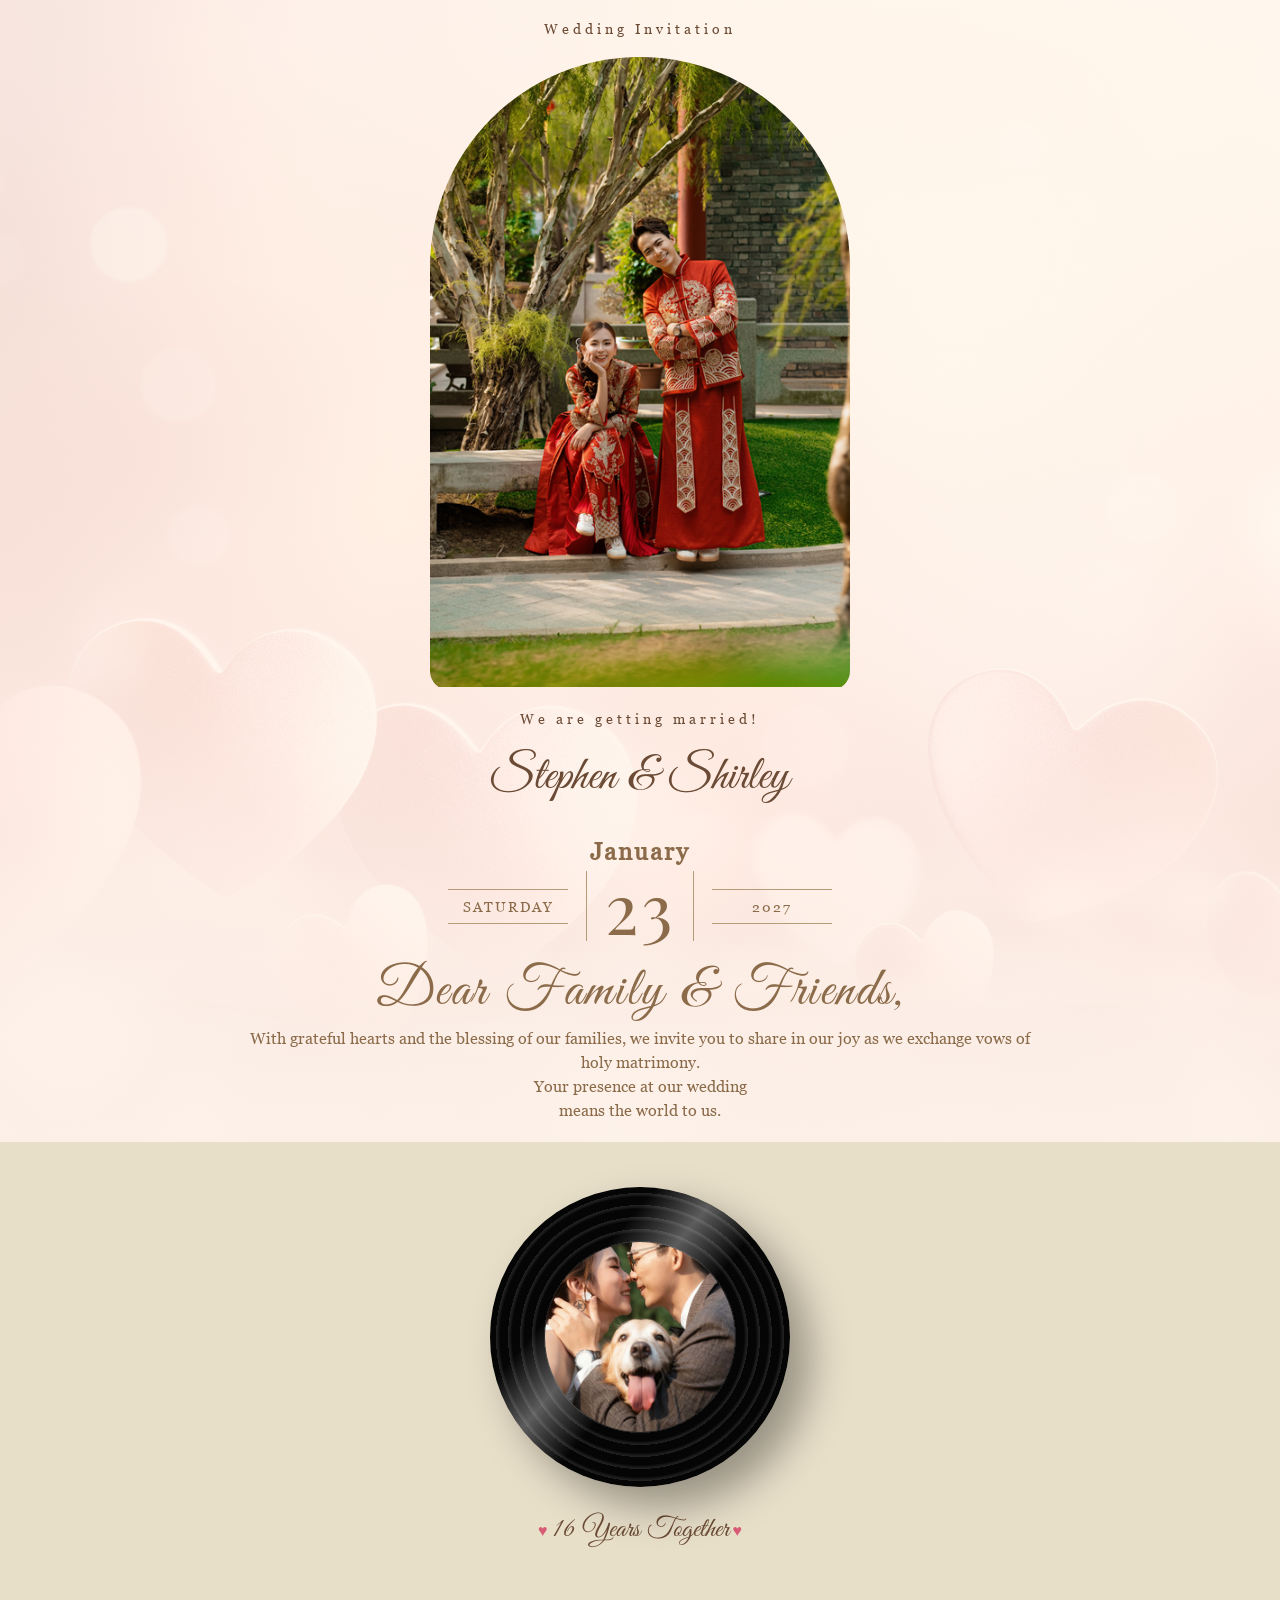
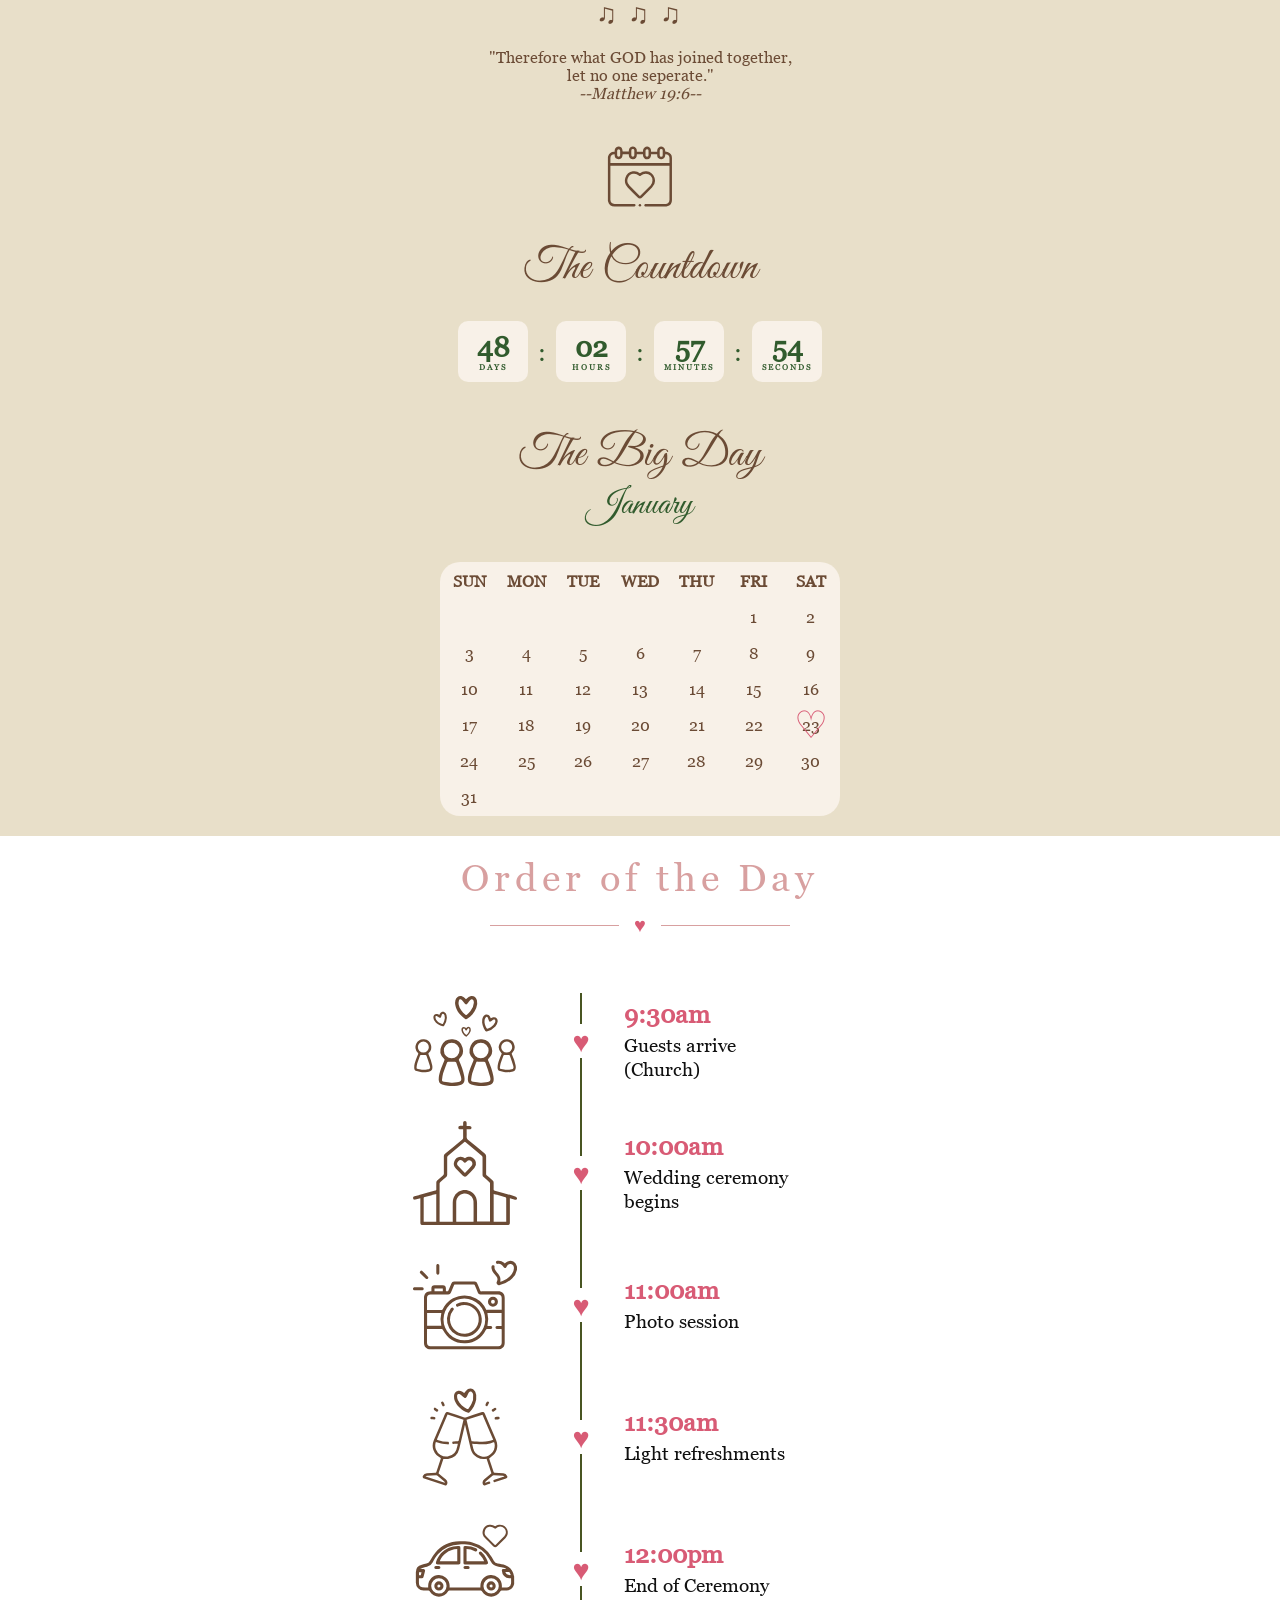
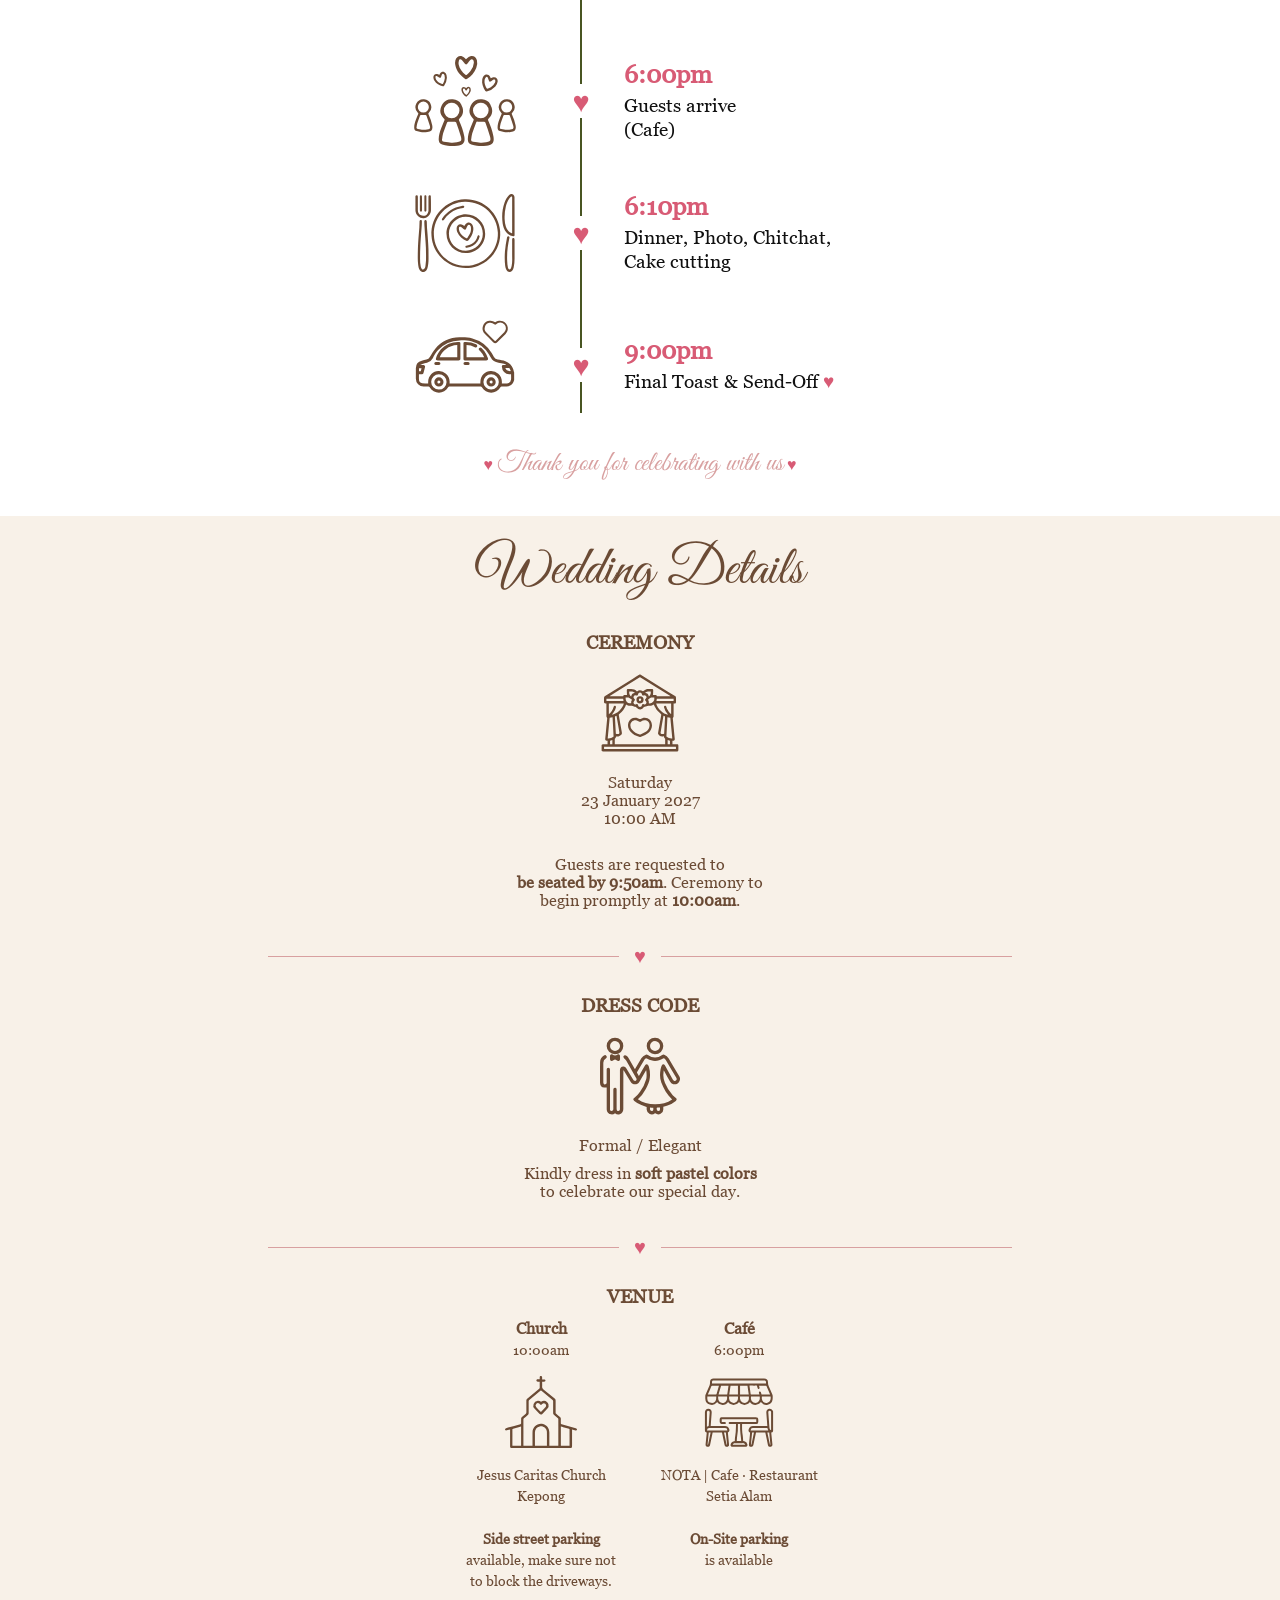
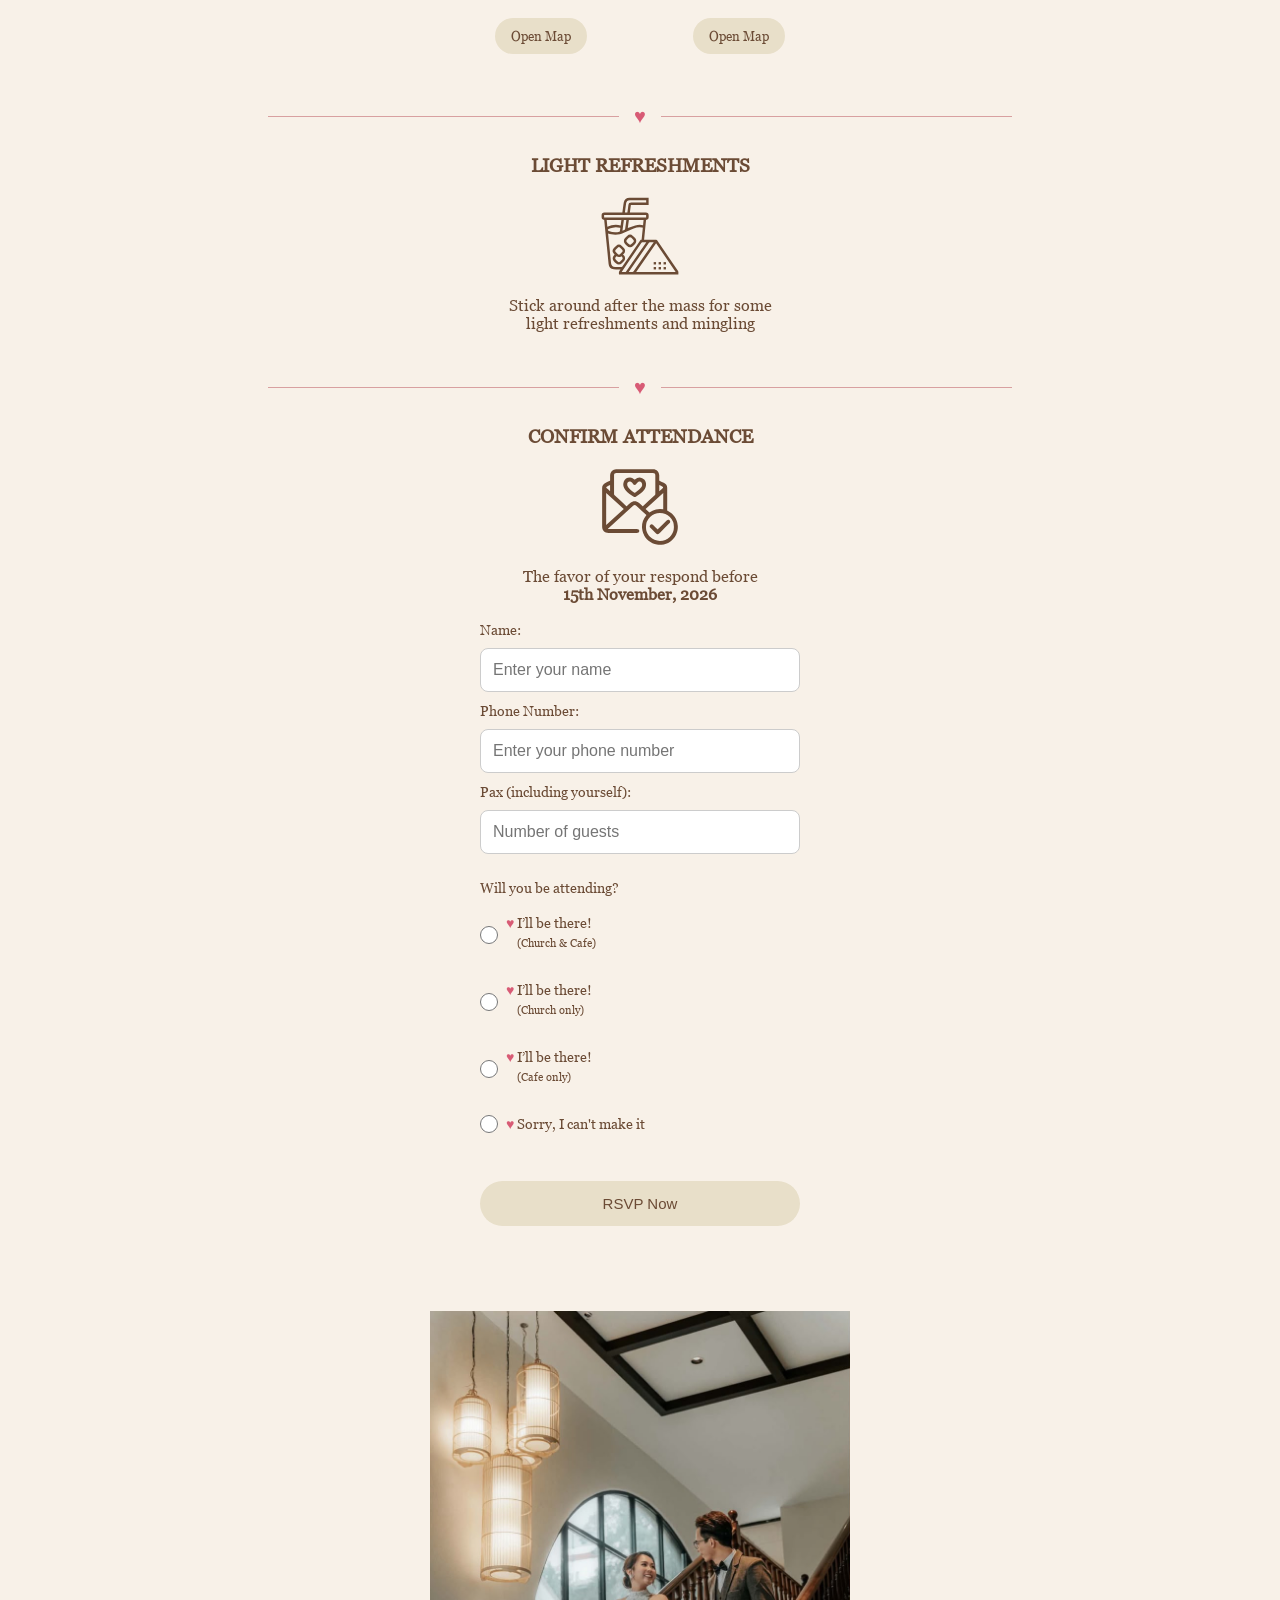
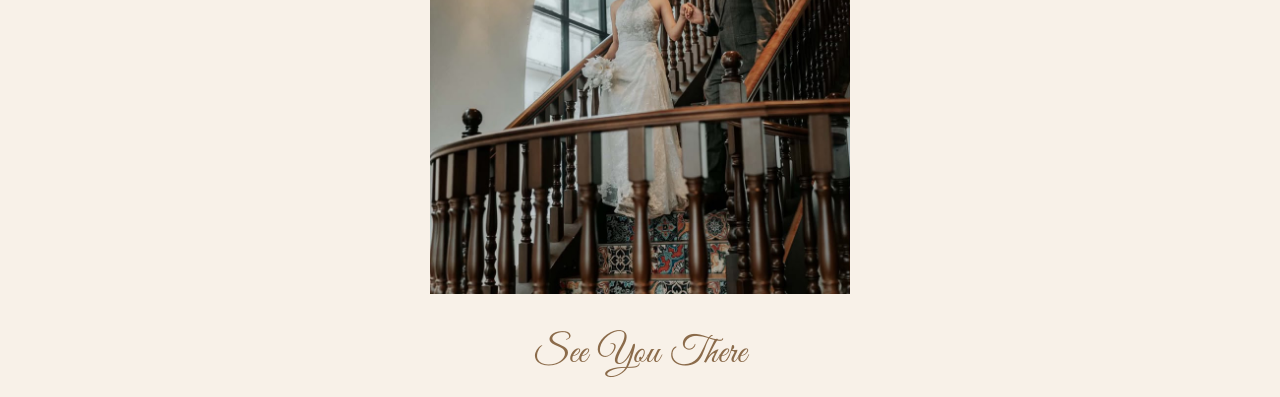
==== commit e3b796f9: "Add files via upload" ====
--- a/wedddinginvitation.html
+++ b/wedddinginvitation.html
@@ -498,6 +498,9 @@
                 <label for="guestName">Name:</label>
                 <input type="text" id="guestName" placeholder="Enter your name" autocomplete="name">
 
+                <label for="guestPhone">Phone Number:</label>
+                <input type="tel" id="guestPhone" placeholder="Enter your phone number" autocomplete="tel" inputmode="tel" required>
+
                 <label for="guestPax">Pax (including yourself):</label>
                 <input type="text" id="guestPax" placeholder="Number of guests">
 
